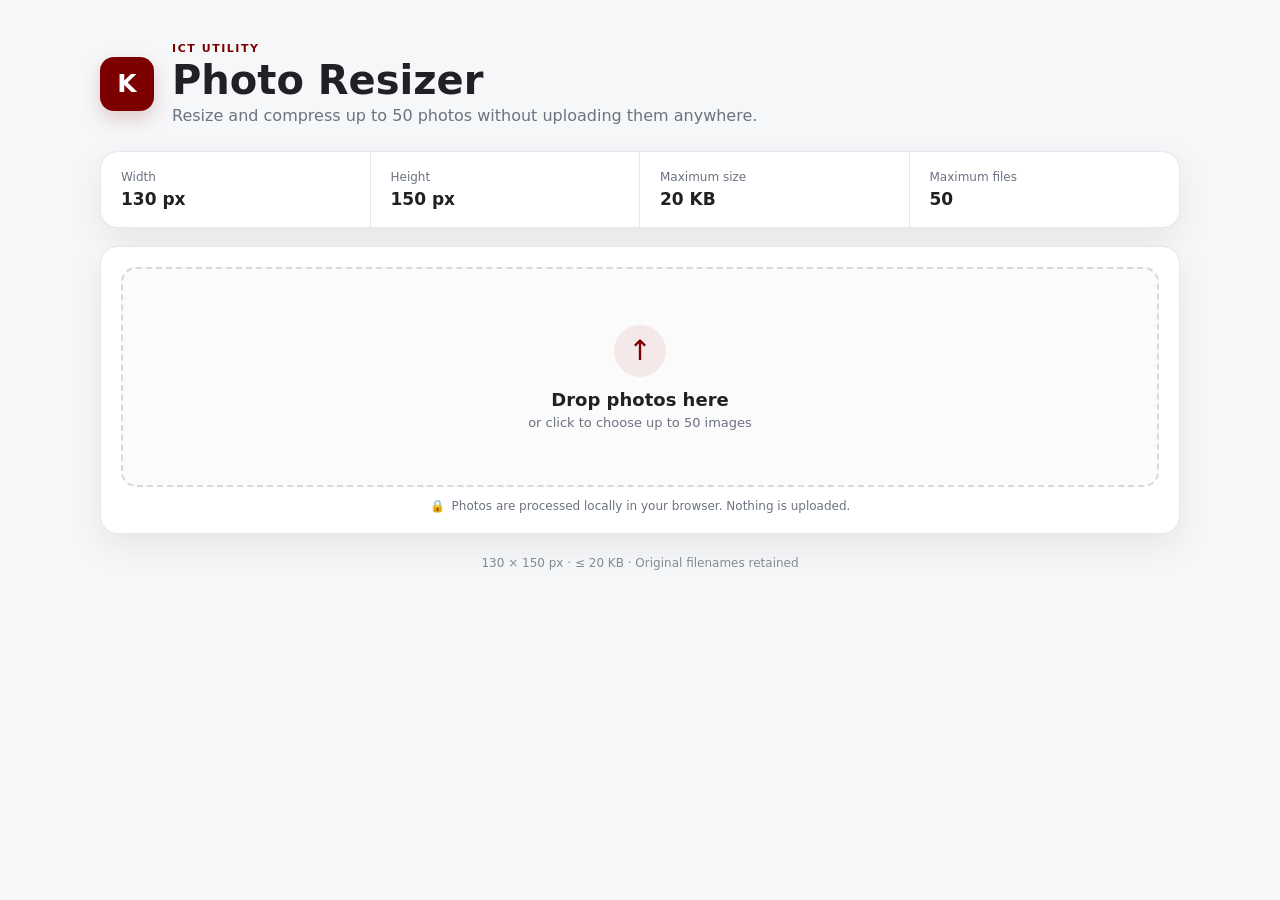
==== index.html @ 53e8f36c "Add files via upload" ====
<!DOCTYPE html>
<html lang="en">
<head>
  <meta charset="UTF-8" />
  <meta name="viewport" content="width=device-width, initial-scale=1.0" />
  <title>Photo Resizer & Compressor</title>
  <meta name="description" content="Bulk image resizer and compressor. Resize up to 50 photos to 130×150 px and compress them to 20 KB or less." />
  <link rel="stylesheet" href="styles.css" />
</head>
<body>
  <main class="app">
    <header class="hero">
      <div class="brand-mark">K</div>
      <div>
        <p class="eyebrow">ICT UTILITY</p>
        <h1>Photo Resizer</h1>
        <p class="subtitle">Resize and compress up to 50 photos without uploading them anywhere.</p>
      </div>
    </header>

    <section class="card settings-card">
      <div class="setting">
        <span class="label">Width</span>
        <strong>130 px</strong>
      </div>
      <div class="setting">
        <span class="label">Height</span>
        <strong>150 px</strong>
      </div>
      <div class="setting">
        <span class="label">Maximum size</span>
        <strong>20 KB</strong>
      </div>
      <div class="setting">
        <span class="label">Maximum files</span>
        <strong>50</strong>
      </div>
    </section>

    <section class="card uploader-card">
      <input id="fileInput" type="file" accept="image/*" multiple hidden />
      <button class="dropzone" id="dropzone" type="button">
        <span class="upload-icon">↑</span>
        <span class="drop-title">Drop photos here</span>
        <span class="drop-subtitle">or click to choose up to 50 images</span>
      </button>
      <div class="privacy">
        <span>🔒</span>
        <span>Photos are processed locally in your browser. Nothing is uploaded.</span>
      </div>
    </section>

    <section id="queueSection" class="card queue-card hidden">
      <div class="queue-head">
        <div>
          <h2>Selected photos</h2>
          <p id="queueSummary">0 photos</p>
        </div>
        <div class="actions">
          <button id="clearBtn" class="btn secondary" type="button">Clear</button>
          <button id="processBtn" class="btn primary" type="button">Process photos</button>
        </div>
      </div>

      <div class="table-wrap">
        <table>
          <thead>
            <tr>
              <th>File</th>
              <th>Original</th>
              <th>Output</th>
              <th>Status</th>
              <th></th>
            </tr>
          </thead>
          <tbody id="fileTable"></tbody>
        </table>
      </div>
    </section>

    <section id="resultsSection" class="card results-card hidden">
      <div class="results-head">
        <div>
          <h2>Processed photos</h2>
          <p id="resultsSummary"></p>
        </div>
        <button id="downloadAllBtn" class="btn primary" type="button">Download all ZIP</button>
      </div>
      <div id="resultsList" class="results-list"></div>
    </section>

    <p class="footer-note">130 × 150 px · ≤ 20 KB · Original filenames retained</p>
  </main>

  <script src="app.js"></script>
</body>
</html>
---- styles.css ----
:root {
  --maroon: #7d0000;
  --maroon-dark: #5e0000;
  --green: #16734a;
  --ink: #202124;
  --muted: #6b7280;
  --line: #e5e7eb;
  --surface: #ffffff;
  --page: #f6f7f9;
  --success: #16734a;
  --danger: #b42318;
  --shadow: 0 12px 35px rgba(0,0,0,.07);
}

* { box-sizing: border-box; }

body {
  margin: 0;
  min-height: 100vh;
  font-family: Inter, ui-sans-serif, system-ui, -apple-system, BlinkMacSystemFont, "Segoe UI", sans-serif;
  background: var(--page);
  color: var(--ink);
}

button { font: inherit; }

.app {
  width: min(1080px, calc(100% - 32px));
  margin: 0 auto;
  padding: 42px 0 34px;
}

.hero {
  display: flex;
  align-items: center;
  gap: 18px;
  margin-bottom: 26px;
}

.brand-mark {
  width: 54px;
  height: 54px;
  display: grid;
  place-items: center;
  border-radius: 14px;
  background: var(--maroon);
  color: #fff;
  font-size: 25px;
  font-weight: 800;
  box-shadow: 0 8px 20px rgba(125,0,0,.18);
}

.eyebrow {
  margin: 0 0 4px;
  color: var(--maroon);
  font-size: 11px;
  font-weight: 800;
  letter-spacing: .14em;
}

h1, h2, p { margin-top: 0; }
h1 { margin-bottom: 5px; font-size: clamp(28px, 4vw, 40px); line-height: 1.05; }
h2 { margin-bottom: 4px; font-size: 19px; }
.subtitle { margin-bottom: 0; color: var(--muted); }

.card {
  background: var(--surface);
  border: 1px solid var(--line);
  border-radius: 18px;
  box-shadow: var(--shadow);
}

.settings-card {
  display: grid;
  grid-template-columns: repeat(4, 1fr);
  margin-bottom: 18px;
  overflow: hidden;
}

.setting {
  padding: 18px 20px;
  border-right: 1px solid var(--line);
}

.setting:last-child { border-right: 0; }
.setting .label {
  display: block;
  color: var(--muted);
  font-size: 12px;
  margin-bottom: 5px;
}
.setting strong { font-size: 17px; }

.uploader-card { padding: 20px; margin-bottom: 18px; }

.dropzone {
  width: 100%;
  min-height: 220px;
  border: 2px dashed #d5d8dd;
  border-radius: 15px;
  background: #fbfbfc;
  color: var(--ink);
  cursor: pointer;
  display: flex;
  flex-direction: column;
  align-items: center;
  justify-content: center;
  transition: .18s ease;
}

.dropzone:hover, .dropzone.dragover {
  border-color: var(--maroon);
  background: #fff8f8;
}

.upload-icon {
  width: 52px;
  height: 52px;
  border-radius: 50%;
  display: grid;
  place-items: center;
  background: #f4e8e8;
  color: var(--maroon);
  font-size: 28px;
  margin-bottom: 12px;
}

.drop-title { font-weight: 750; font-size: 18px; }
.drop-subtitle { margin-top: 5px; color: var(--muted); font-size: 13px; }

.privacy {
  margin-top: 12px;
  display: flex;
  justify-content: center;
  gap: 7px;
  color: var(--muted);
  font-size: 12px;
}

.hidden { display: none !important; }

.queue-card, .results-card { padding: 20px; margin-bottom: 18px; }

.queue-head, .results-head {
  display: flex;
  align-items: center;
  justify-content: space-between;
  gap: 15px;
  margin-bottom: 15px;
}

.queue-head p, .results-head p {
  margin-bottom: 0;
  color: var(--muted);
  font-size: 13px;
}

.actions { display: flex; gap: 8px; }

.btn {
  border: 0;
  border-radius: 10px;
  padding: 10px 15px;
  font-weight: 700;
  cursor: pointer;
  transition: .15s ease;
}

.btn:disabled { opacity: .55; cursor: not-allowed; }
.btn.primary { background: var(--maroon); color: white; }
.btn.primary:hover:not(:disabled) { background: var(--maroon-dark); }
.btn.secondary { background: #eef0f2; color: #34373b; }

.table-wrap { overflow-x: auto; }

table { width: 100%; border-collapse: collapse; font-size: 13px; }
th {
  text-align: left;
  color: var(--muted);
  font-size: 11px;
  text-transform: uppercase;
  letter-spacing: .06em;
  padding: 10px;
  background: #fafafa;
}
td { padding: 11px 10px; border-top: 1px solid var(--line); vertical-align: middle; }
.filename { max-width: 310px; overflow: hidden; text-overflow: ellipsis; white-space: nowrap; }
.status { font-weight: 700; }
.status.pending { color: var(--muted); }
.status.processing { color: var(--maroon); }
.status.success { color: var(--success); }
.status.error { color: var(--danger); }

.remove-file {
  border: 0;
  background: transparent;
  color: var(--muted);
  cursor: pointer;
  font-size: 18px;
}

.results-list { display: grid; gap: 9px; }
.result-row {
  display: grid;
  grid-template-columns: 54px minmax(0,1fr) auto;
  align-items: center;
  gap: 12px;
  border: 1px solid var(--line);
  border-radius: 12px;
  padding: 8px;
}
.thumb {
  width: 44px;
  height: 50px;
  object-fit: cover;
  border-radius: 7px;
  background: #eee;
}
.result-name {
  min-width: 0;
  font-size: 13px;
  font-weight: 700;
  overflow: hidden;
  text-overflow: ellipsis;
  white-space: nowrap;
}
.result-meta { color: var(--muted); font-size: 11px; margin-top: 3px; }
.download-one {
  text-decoration: none;
  color: white;
  background: var(--maroon);
  border-radius: 8px;
  padding: 8px 11px;
  font-size: 12px;
  font-weight: 700;
}
.footer-note { text-align: center; color: #858a92; font-size: 12px; margin: 22px 0 0; }

@media (max-width: 720px) {
  .app { width: min(100% - 20px, 1080px); padding-top: 24px; }
  .settings-card { grid-template-columns: repeat(2, 1fr); }
  .setting:nth-child(2) { border-right: 0; }
  .setting:nth-child(-n+2) { border-bottom: 1px solid var(--line); }
  .queue-head, .results-head { align-items: flex-start; flex-direction: column; }
  .actions { width: 100%; }
  .actions .btn { flex: 1; }
  .results-head .btn { width: 100%; }
  .privacy { text-align: center; }
}
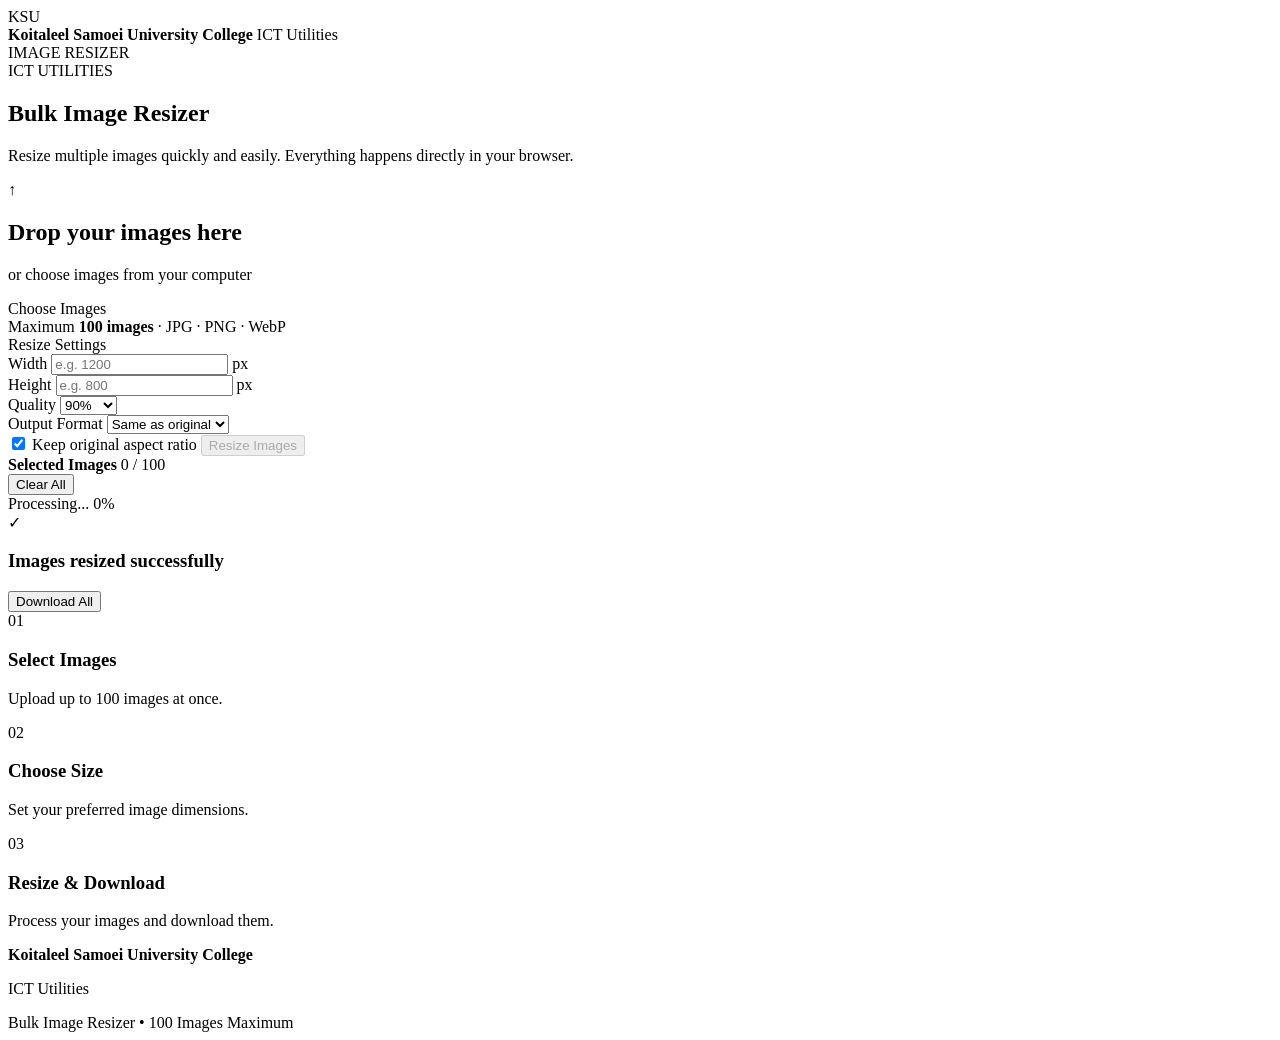
==== commit 2cec7b68: "Update index.html" ====
--- a/index.html
+++ b/index.html
@@ -1,97 +1,350 @@
 <!DOCTYPE html>
 <html lang="en">
 <head>
-  <meta charset="UTF-8" />
-  <meta name="viewport" content="width=device-width, initial-scale=1.0" />
-  <title>Photo Resizer & Compressor</title>
-  <meta name="description" content="Bulk image resizer and compressor. Resize up to 50 photos to 130×150 px and compress them to 20 KB or less." />
-  <link rel="stylesheet" href="styles.css" />
+    <meta charset="UTF-8">
+    <meta name="viewport" content="width=device-width, initial-scale=1.0">
+
+    <title>Bulk Image Resizer | ICT Utilities</title>
+
+    <meta name="description" content="Free bulk image resizer by Koitaleel Samoei University College ICT Utilities. Resize up to 100 images directly in your browser.">
+
+    <link rel="stylesheet" href="style.css">
 </head>
+
 <body>
-  <main class="app">
-    <header class="hero">
-      <div class="brand-mark">K</div>
-      <div>
-        <p class="eyebrow">ICT UTILITY</p>
-        <h1>Photo Resizer</h1>
-        <p class="subtitle">Resize and compress up to 50 photos without uploading them anywhere.</p>
-      </div>
+
+    <!-- HEADER -->
+    <header class="site-header">
+        <div class="header-inner">
+
+            <div class="brand">
+                <div class="brand-mark">KSU</div>
+
+                <div class="brand-text">
+                    <strong>Koitaleel Samoei University College</strong>
+                    <span>ICT Utilities</span>
+                </div>
+            </div>
+
+            <div class="utility-label">
+                IMAGE RESIZER
+            </div>
+
+        </div>
     </header>
 
-    <section class="card settings-card">
-      <div class="setting">
-        <span class="label">Width</span>
-        <strong>130 px</strong>
-      </div>
-      <div class="setting">
-        <span class="label">Height</span>
-        <strong>150 px</strong>
-      </div>
-      <div class="setting">
-        <span class="label">Maximum size</span>
-        <strong>20 KB</strong>
-      </div>
-      <div class="setting">
-        <span class="label">Maximum files</span>
-        <strong>50</strong>
-      </div>
-    </section>
-
-    <section class="card uploader-card">
-      <input id="fileInput" type="file" accept="image/*" multiple hidden />
-      <button class="dropzone" id="dropzone" type="button">
-        <span class="upload-icon">↑</span>
-        <span class="drop-title">Drop photos here</span>
-        <span class="drop-subtitle">or click to choose up to 50 images</span>
-      </button>
-      <div class="privacy">
-        <span>🔒</span>
-        <span>Photos are processed locally in your browser. Nothing is uploaded.</span>
-      </div>
-    </section>
-
-    <section id="queueSection" class="card queue-card hidden">
-      <div class="queue-head">
-        <div>
-          <h2>Selected photos</h2>
-          <p id="queueSummary">0 photos</p>
+
+    <!-- MAIN -->
+    <main class="container">
+
+        <section class="hero">
+
+            <div class="hero-badge">
+                ICT UTILITIES
+            </div>
+
+            <h1>Bulk Image Resizer</h1>
+
+            <p>
+                Resize multiple images quickly and easily.
+                Everything happens directly in your browser.
+            </p>
+
+        </section>
+
+
+        <!-- UPLOAD AREA -->
+        <section class="tool-card">
+
+            <div class="upload-area" id="dropArea">
+
+                <div class="upload-icon">
+                    ↑
+                </div>
+
+                <h2>Drop your images here</h2>
+
+                <p>
+                    or choose images from your computer
+                </p>
+
+                <label for="fileInput" class="browse-button">
+                    Choose Images
+                </label>
+
+                <input
+                    type="file"
+                    id="fileInput"
+                    accept="image/jpeg,image/png,image/webp"
+                    multiple
+                    hidden
+                >
+
+                <div class="upload-limit">
+                    Maximum <strong>100 images</strong>
+                    · JPG · PNG · WebP
+                </div>
+
+            </div>
+
+
+            <!-- SETTINGS -->
+            <div class="settings" id="settings">
+
+                <div class="settings-title">
+                    Resize Settings
+                </div>
+
+                <div class="settings-grid">
+
+                    <div class="field">
+                        <label for="width">
+                            Width
+                        </label>
+
+                        <input
+                            type="number"
+                            id="width"
+                            placeholder="e.g. 1200"
+                            min="1"
+                        >
+
+                        <span>px</span>
+                    </div>
+
+
+                    <div class="field">
+                        <label for="height">
+                            Height
+                        </label>
+
+                        <input
+                            type="number"
+                            id="height"
+                            placeholder="e.g. 800"
+                            min="1"
+                        >
+
+                        <span>px</span>
+                    </div>
+
+
+                    <div class="field">
+                        <label for="quality">
+                            Quality
+                        </label>
+
+                        <select id="quality">
+                            <option value="1">100%</option>
+                            <option value="0.9" selected>90%</option>
+                            <option value="0.8">80%</option>
+                            <option value="0.7">70%</option>
+                            <option value="0.6">60%</option>
+                        </select>
+                    </div>
+
+
+                    <div class="field">
+                        <label for="format">
+                            Output Format
+                        </label>
+
+                        <select id="format">
+                            <option value="original">
+                                Same as original
+                            </option>
+
+                            <option value="image/jpeg">
+                                JPG
+                            </option>
+
+                            <option value="image/png">
+                                PNG
+                            </option>
+
+                            <option value="image/webp">
+                                WebP
+                            </option>
+                        </select>
+                    </div>
+
+                </div>
+
+
+                <!-- KEEP RATIO -->
+                <label class="checkbox-row">
+
+                    <input
+                        type="checkbox"
+                        id="keepRatio"
+                        checked
+                    >
+
+                    <span>
+                        Keep original aspect ratio
+                    </span>
+
+                </label>
+
+
+                <!-- ACTION BUTTON -->
+                <button
+                    id="resizeButton"
+                    class="resize-button"
+                    disabled
+                >
+                    Resize Images
+                </button>
+
+            </div>
+
+
+            <!-- IMAGE LIST -->
+            <div class="image-section" id="imageSection">
+
+                <div class="image-section-header">
+
+                    <div>
+                        <strong>Selected Images</strong>
+                        <span id="imageCount">0 / 100</span>
+                    </div>
+
+                    <button
+                        id="clearButton"
+                        class="clear-button"
+                    >
+                        Clear All
+                    </button>
+
+                </div>
+
+                <div
+                    class="image-list"
+                    id="imageList"
+                ></div>
+
+            </div>
+
+
+            <!-- PROGRESS -->
+            <div
+                class="progress-section"
+                id="progressSection"
+            >
+
+                <div class="progress-header">
+
+                    <span id="progressText">
+                        Processing...
+                    </span>
+
+                    <span id="progressPercent">
+                        0%
+                    </span>
+
+                </div>
+
+                <div class="progress-bar">
+                    <div
+                        class="progress-fill"
+                        id="progressFill"
+                    ></div>
+                </div>
+
+            </div>
+
+
+            <!-- RESULTS -->
+            <div
+                class="results"
+                id="results"
+            >
+
+                <div class="success-icon">
+                    ✓
+                </div>
+
+                <h3>Images resized successfully</h3>
+
+                <p id="resultText"></p>
+
+                <button
+                    id="downloadAllButton"
+                    class="download-button"
+                >
+                    Download All
+                </button>
+
+            </div>
+
+        </section>
+
+
+        <!-- INFO -->
+        <section class="info-section">
+
+            <div class="info-card">
+                <div class="info-number">01</div>
+
+                <div>
+                    <h3>Select Images</h3>
+                    <p>
+                        Upload up to 100 images at once.
+                    </p>
+                </div>
+            </div>
+
+
+            <div class="info-card">
+                <div class="info-number">02</div>
+
+                <div>
+                    <h3>Choose Size</h3>
+                    <p>
+                        Set your preferred image dimensions.
+                    </p>
+                </div>
+            </div>
+
+
+            <div class="info-card">
+                <div class="info-number">03</div>
+
+                <div>
+                    <h3>Resize & Download</h3>
+                    <p>
+                        Process your images and download them.
+                    </p>
+                </div>
+            </div>
+
+        </section>
+
+    </main>
+
+
+    <!-- FOOTER -->
+    <footer class="site-footer">
+
+        <div class="footer-inner">
+
+            <div>
+                <strong>Koitaleel Samoei University College</strong>
+                <p>ICT Utilities</p>
+            </div>
+
+            <div class="footer-right">
+                <span>Bulk Image Resizer</span>
+                <span>•</span>
+                <span>100 Images Maximum</span>
+            </div>
+
         </div>
-        <div class="actions">
-          <button id="clearBtn" class="btn secondary" type="button">Clear</button>
-          <button id="processBtn" class="btn primary" type="button">Process photos</button>
-        </div>
-      </div>
-
-      <div class="table-wrap">
-        <table>
-          <thead>
-            <tr>
-              <th>File</th>
-              <th>Original</th>
-              <th>Output</th>
-              <th>Status</th>
-              <th></th>
-            </tr>
-          </thead>
-          <tbody id="fileTable"></tbody>
-        </table>
-      </div>
-    </section>
-
-    <section id="resultsSection" class="card results-card hidden">
-      <div class="results-head">
-        <div>
-          <h2>Processed photos</h2>
-          <p id="resultsSummary"></p>
-        </div>
-        <button id="downloadAllBtn" class="btn primary" type="button">Download all ZIP</button>
-      </div>
-      <div id="resultsList" class="results-list"></div>
-    </section>
-
-    <p class="footer-note">130 × 150 px · ≤ 20 KB · Original filenames retained</p>
-  </main>
-
-  <script src="app.js"></script>
+
+    </footer>
+
+
+    <script src="script.js"></script>
+
 </body>
 </html>
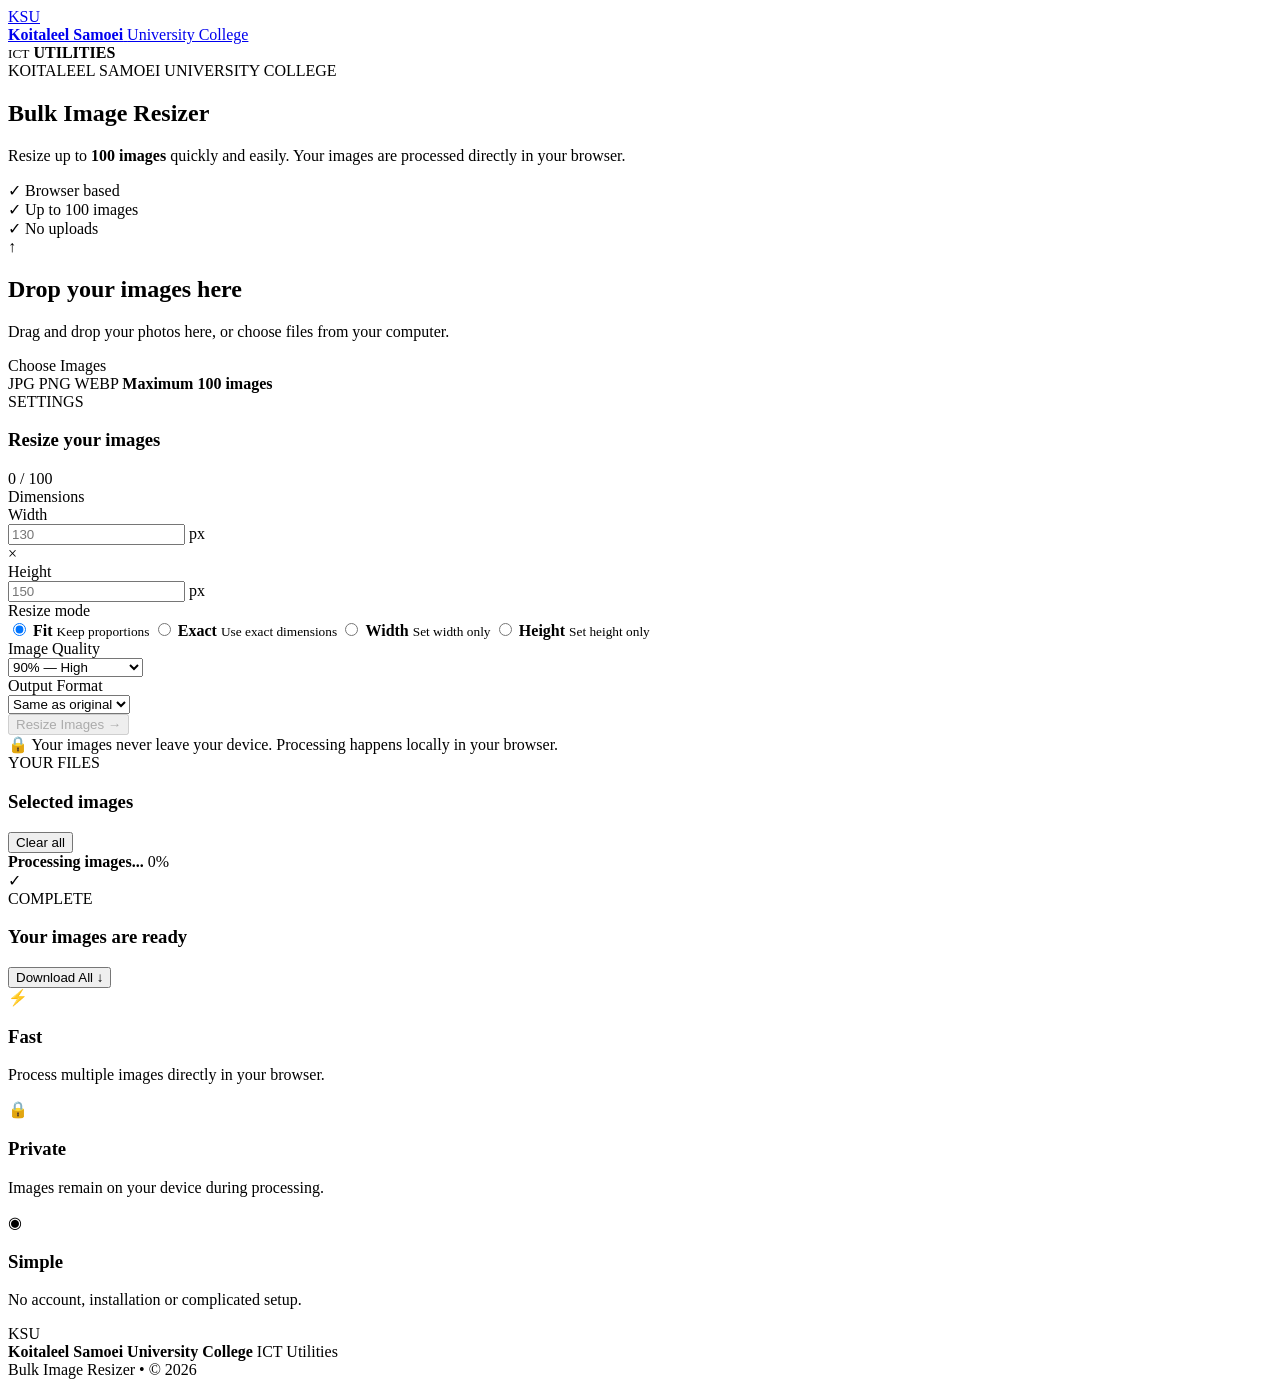
==== commit c68e1710: "Update index.html" ====
--- a/index.html
+++ b/index.html
@@ -6,69 +6,144 @@
 
     <title>Bulk Image Resizer | ICT Utilities</title>
 
-    <meta name="description" content="Free bulk image resizer by Koitaleel Samoei University College ICT Utilities. Resize up to 100 images directly in your browser.">
+    <meta
+        name="description"
+        content="Koitaleel Samoei University College ICT Utilities - Bulk Image Resizer"
+    >
 
     <link rel="stylesheet" href="style.css">
 </head>
 
 <body>
 
-    <!-- HEADER -->
-    <header class="site-header">
-        <div class="header-inner">
-
-            <div class="brand">
-                <div class="brand-mark">KSU</div>
-
-                <div class="brand-text">
-                    <strong>Koitaleel Samoei University College</strong>
-                    <span>ICT Utilities</span>
-                </div>
-            </div>
-
-            <div class="utility-label">
-                IMAGE RESIZER
-            </div>
-
-        </div>
-    </header>
-
-
-    <!-- MAIN -->
-    <main class="container">
-
-        <section class="hero">
-
-            <div class="hero-badge">
-                ICT UTILITIES
-            </div>
-
-            <h1>Bulk Image Resizer</h1>
+<!-- =========================================
+     TOP NAVIGATION
+========================================= -->
+
+<header class="topbar">
+
+    <div class="topbar-inner">
+
+        <a href="#" class="brand">
+
+            <div class="brand-logo">
+                KSU
+            </div>
+
+            <div class="brand-copy">
+                <strong>Koitaleel Samoei</strong>
+                <span>University College</span>
+            </div>
+
+        </a>
+
+
+        <div class="utility-brand">
+
+            <span class="utility-dot"></span>
+
+            <div>
+                <small>ICT</small>
+                <strong>UTILITIES</strong>
+            </div>
+
+        </div>
+
+    </div>
+
+</header>
+
+
+<!-- =========================================
+     MAIN
+========================================= -->
+
+<main>
+
+    <!-- HERO -->
+
+    <section class="hero">
+
+        <div class="hero-glow hero-glow-one"></div>
+        <div class="hero-glow hero-glow-two"></div>
+
+        <div class="hero-content">
+
+            <div class="eyebrow">
+                <span></span>
+                KOITALEEL SAMOEI UNIVERSITY COLLEGE
+            </div>
+
+            <h1>
+                Bulk Image
+                <span>Resizer</span>
+            </h1>
 
             <p>
-                Resize multiple images quickly and easily.
-                Everything happens directly in your browser.
+                Resize up to <strong>100 images</strong> quickly and
+                easily. Your images are processed directly in your
+                browser.
             </p>
 
-        </section>
-
-
-        <!-- UPLOAD AREA -->
-        <section class="tool-card">
-
-            <div class="upload-area" id="dropArea">
-
-                <div class="upload-icon">
-                    ↑
-                </div>
-
-                <h2>Drop your images here</h2>
+            <div class="hero-features">
+
+                <div>
+                    <span>✓</span>
+                    Browser based
+                </div>
+
+                <div>
+                    <span>✓</span>
+                    Up to 100 images
+                </div>
+
+                <div>
+                    <span>✓</span>
+                    No uploads
+                </div>
+
+            </div>
+
+        </div>
+
+    </section>
+
+
+    <!-- TOOL -->
+
+    <section class="tool-wrapper">
+
+        <div class="tool-card">
+
+
+            <!-- UPLOAD -->
+
+            <div
+                class="upload-zone"
+                id="dropArea"
+            >
+
+                <div class="upload-orb">
+
+                    <div class="upload-arrow">
+                        ↑
+                    </div>
+
+                </div>
+
+                <h2>
+                    Drop your images here
+                </h2>
 
                 <p>
-                    or choose images from your computer
+                    Drag and drop your photos here, or choose
+                    files from your computer.
                 </p>
 
-                <label for="fileInput" class="browse-button">
+                <label
+                    for="fileInput"
+                    class="primary-button"
+                >
                     Choose Images
                 </label>
 
@@ -80,143 +155,349 @@
                     hidden
                 >
 
-                <div class="upload-limit">
-                    Maximum <strong>100 images</strong>
-                    · JPG · PNG · WebP
+                <div class="upload-meta">
+
+                    <span>JPG</span>
+                    <span>PNG</span>
+                    <span>WEBP</span>
+                    <b>Maximum 100 images</b>
+
                 </div>
 
             </div>
 
 
             <!-- SETTINGS -->
-            <div class="settings" id="settings">
-
-                <div class="settings-title">
-                    Resize Settings
-                </div>
-
-                <div class="settings-grid">
-
-                    <div class="field">
-                        <label for="width">
-                            Width
+
+            <div
+                class="settings-panel"
+                id="settings"
+            >
+
+                <div class="panel-heading">
+
+                    <div>
+
+                        <span class="section-kicker">
+                            SETTINGS
+                        </span>
+
+                        <h3>
+                            Resize your images
+                        </h3>
+
+                    </div>
+
+                    <div
+                        class="image-counter"
+                        id="imageCount"
+                    >
+                        0 / 100
+                    </div>
+
+                </div>
+
+
+                <!-- DIMENSIONS -->
+
+                <div class="settings-section">
+
+                    <div class="settings-label">
+                        Dimensions
+                    </div>
+
+                    <div class="dimension-grid">
+
+                        <div class="input-group">
+
+                            <label for="width">
+                                Width
+                            </label>
+
+                            <div class="input-box">
+
+                                <input
+                                    type="number"
+                                    id="width"
+                                    placeholder="130"
+                                    min="1"
+                                >
+
+                                <span>px</span>
+
+                            </div>
+
+                        </div>
+
+
+                        <div class="dimension-symbol">
+                            ×
+                        </div>
+
+
+                        <div class="input-group">
+
+                            <label for="height">
+                                Height
+                            </label>
+
+                            <div class="input-box">
+
+                                <input
+                                    type="number"
+                                    id="height"
+                                    placeholder="150"
+                                    min="1"
+                                >
+
+                                <span>px</span>
+
+                            </div>
+
+                        </div>
+
+                    </div>
+
+
+                    <!-- RESIZE MODE -->
+
+                    <div class="resize-mode">
+
+                        <div class="settings-label">
+                            Resize mode
+                        </div>
+
+                        <div class="mode-options">
+
+                            <label class="mode-card">
+
+                                <input
+                                    type="radio"
+                                    name="resizeMode"
+                                    value="fit"
+                                    checked
+                                >
+
+                                <span class="mode-radio"></span>
+
+                                <span>
+                                    <strong>Fit</strong>
+                                    <small>
+                                        Keep proportions
+                                    </small>
+                                </span>
+
+                            </label>
+
+
+                            <label class="mode-card">
+
+                                <input
+                                    type="radio"
+                                    name="resizeMode"
+                                    value="exact"
+                                >
+
+                                <span class="mode-radio"></span>
+
+                                <span>
+                                    <strong>Exact</strong>
+                                    <small>
+                                        Use exact dimensions
+                                    </small>
+                                </span>
+
+                            </label>
+
+
+                            <label class="mode-card">
+
+                                <input
+                                    type="radio"
+                                    name="resizeMode"
+                                    value="width"
+                                >
+
+                                <span class="mode-radio"></span>
+
+                                <span>
+                                    <strong>Width</strong>
+                                    <small>
+                                        Set width only
+                                    </small>
+                                </span>
+
+                            </label>
+
+
+                            <label class="mode-card">
+
+                                <input
+                                    type="radio"
+                                    name="resizeMode"
+                                    value="height"
+                                >
+
+                                <span class="mode-radio"></span>
+
+                                <span>
+                                    <strong>Height</strong>
+                                    <small>
+                                        Set height only
+                                    </small>
+                                </span>
+
+                            </label>
+
+                        </div>
+
+                    </div>
+
+                </div>
+
+
+                <!-- OTHER SETTINGS -->
+
+                <div class="secondary-settings">
+
+                    <div class="setting-field">
+
+                        <label for="quality">
+                            Image Quality
                         </label>
 
-                        <input
-                            type="number"
-                            id="width"
-                            placeholder="e.g. 1200"
-                            min="1"
-                        >
-
-                        <span>px</span>
-                    </div>
-
-
-                    <div class="field">
-                        <label for="height">
-                            Height
-                        </label>
-
-                        <input
-                            type="number"
-                            id="height"
-                            placeholder="e.g. 800"
-                            min="1"
-                        >
-
-                        <span>px</span>
-                    </div>
-
-
-                    <div class="field">
-                        <label for="quality">
-                            Quality
-                        </label>
-
-                        <select id="quality">
-                            <option value="1">100%</option>
-                            <option value="0.9" selected>90%</option>
-                            <option value="0.8">80%</option>
-                            <option value="0.7">70%</option>
-                            <option value="0.6">60%</option>
-                        </select>
-                    </div>
-
-
-                    <div class="field">
+                        <div class="select-wrapper">
+
+                            <select id="quality">
+
+                                <option value="1">
+                                    100% — Maximum
+                                </option>
+
+                                <option
+                                    value="0.9"
+                                    selected
+                                >
+                                    90% — High
+                                </option>
+
+                                <option value="0.8">
+                                    80% — Good
+                                </option>
+
+                                <option value="0.7">
+                                    70% — Smaller
+                                </option>
+
+                                <option value="0.6">
+                                    60% — Compact
+                                </option>
+
+                            </select>
+
+                        </div>
+
+                    </div>
+
+
+                    <div class="setting-field">
+
                         <label for="format">
                             Output Format
                         </label>
 
-                        <select id="format">
-                            <option value="original">
-                                Same as original
-                            </option>
-
-                            <option value="image/jpeg">
-                                JPG
-                            </option>
-
-                            <option value="image/png">
-                                PNG
-                            </option>
-
-                            <option value="image/webp">
-                                WebP
-                            </option>
-                        </select>
-                    </div>
-
-                </div>
-
-
-                <!-- KEEP RATIO -->
-                <label class="checkbox-row">
-
-                    <input
-                        type="checkbox"
-                        id="keepRatio"
-                        checked
-                    >
-
-                    <span>
-                        Keep original aspect ratio
-                    </span>
-
-                </label>
-
-
-                <!-- ACTION BUTTON -->
+                        <div class="select-wrapper">
+
+                            <select id="format">
+
+                                <option value="original">
+                                    Same as original
+                                </option>
+
+                                <option value="image/jpeg">
+                                    JPG
+                                </option>
+
+                                <option value="image/png">
+                                    PNG
+                                </option>
+
+                                <option value="image/webp">
+                                    WebP
+                                </option>
+
+                            </select>
+
+                        </div>
+
+                    </div>
+
+                </div>
+
+
+                <!-- RESIZE BUTTON -->
+
                 <button
                     id="resizeButton"
-                    class="resize-button"
+                    class="resize-main-button"
                     disabled
                 >
-                    Resize Images
+
+                    <span>
+                        Resize Images
+                    </span>
+
+                    <span class="button-arrow">
+                        →
+                    </span>
+
                 </button>
 
-            </div>
-
-
-            <!-- IMAGE LIST -->
-            <div class="image-section" id="imageSection">
-
-                <div class="image-section-header">
+
+                <div class="privacy-note">
+
+                    <span>🔒</span>
+
+                    <span>
+                        Your images never leave your device.
+                        Processing happens locally in your browser.
+                    </span>
+
+                </div>
+
+            </div>
+
+
+            <!-- SELECTED IMAGES -->
+
+            <div
+                class="image-section"
+                id="imageSection"
+            >
+
+                <div class="section-header">
 
                     <div>
-                        <strong>Selected Images</strong>
-                        <span id="imageCount">0 / 100</span>
+
+                        <span class="section-kicker">
+                            YOUR FILES
+                        </span>
+
+                        <h3>
+                            Selected images
+                        </h3>
+
                     </div>
 
                     <button
                         id="clearButton"
                         class="clear-button"
                     >
-                        Clear All
+                        Clear all
                     </button>
 
                 </div>
+
 
                 <div
                     class="image-list"
@@ -227,16 +508,17 @@
 
 
             <!-- PROGRESS -->
+
             <div
                 class="progress-section"
                 id="progressSection"
             >
 
-                <div class="progress-header">
-
-                    <span id="progressText">
-                        Processing...
-                    </span>
+                <div class="progress-top">
+
+                    <strong id="progressText">
+                        Processing images...
+                    </strong>
 
                     <span id="progressPercent">
                         0%
@@ -244,27 +526,36 @@
 
                 </div>
 
-                <div class="progress-bar">
+                <div class="progress-track">
+
                     <div
                         class="progress-fill"
                         id="progressFill"
                     ></div>
+
                 </div>
 
             </div>
 
 
             <!-- RESULTS -->
+
             <div
-                class="results"
+                class="results-section"
                 id="results"
             >
 
-                <div class="success-icon">
+                <div class="success-circle">
                     ✓
                 </div>
 
-                <h3>Images resized successfully</h3>
+                <span class="section-kicker">
+                    COMPLETE
+                </span>
+
+                <h3>
+                    Your images are ready
+                </h3>
 
                 <p id="resultText"></p>
 
@@ -273,78 +564,123 @@
                     class="download-button"
                 >
                     Download All
+                    <span>↓</span>
                 </button>
 
             </div>
 
-        </section>
-
-
-        <!-- INFO -->
-        <section class="info-section">
-
-            <div class="info-card">
-                <div class="info-number">01</div>
-
-                <div>
-                    <h3>Select Images</h3>
-                    <p>
-                        Upload up to 100 images at once.
-                    </p>
-                </div>
-            </div>
-
-
-            <div class="info-card">
-                <div class="info-number">02</div>
-
-                <div>
-                    <h3>Choose Size</h3>
-                    <p>
-                        Set your preferred image dimensions.
-                    </p>
-                </div>
-            </div>
-
-
-            <div class="info-card">
-                <div class="info-number">03</div>
-
-                <div>
-                    <h3>Resize & Download</h3>
-                    <p>
-                        Process your images and download them.
-                    </p>
-                </div>
-            </div>
-
-        </section>
-
-    </main>
-
-
-    <!-- FOOTER -->
-    <footer class="site-footer">
-
-        <div class="footer-inner">
+        </div>
+
+    </section>
+
+
+    <!-- FEATURES -->
+
+    <section class="features">
+
+        <div class="feature">
+
+            <div class="feature-icon">
+                ⚡
+            </div>
 
             <div>
-                <strong>Koitaleel Samoei University College</strong>
-                <p>ICT Utilities</p>
-            </div>
-
-            <div class="footer-right">
-                <span>Bulk Image Resizer</span>
-                <span>•</span>
-                <span>100 Images Maximum</span>
-            </div>
-
-        </div>
-
-    </footer>
-
-
-    <script src="script.js"></script>
+                <h3>Fast</h3>
+                <p>
+                    Process multiple images directly in your browser.
+                </p>
+            </div>
+
+        </div>
+
+
+        <div class="feature">
+
+            <div class="feature-icon">
+                🔒
+            </div>
+
+            <div>
+                <h3>Private</h3>
+                <p>
+                    Images remain on your device during processing.
+                </p>
+            </div>
+
+        </div>
+
+
+        <div class="feature">
+
+            <div class="feature-icon">
+                ◉
+            </div>
+
+            <div>
+                <h3>Simple</h3>
+                <p>
+                    No account, installation or complicated setup.
+                </p>
+            </div>
+
+        </div>
+
+    </section>
+
+</main>
+
+
+<!-- =========================================
+     FOOTER
+========================================= -->
+
+<footer>
+
+    <div class="footer-inner">
+
+        <div class="footer-brand">
+
+            <div class="footer-logo">
+                KSU
+            </div>
+
+            <div>
+
+                <strong>
+                    Koitaleel Samoei University College
+                </strong>
+
+                <span>
+                    ICT Utilities
+                </span>
+
+            </div>
+
+        </div>
+
+
+        <div class="footer-copy">
+
+            <span>
+                Bulk Image Resizer
+            </span>
+
+            <span>
+                •
+            </span>
+
+            <span>
+                © 2026
+            </span>
+
+        </div>
+
+    </div>
+
+</footer>
+
+
+<script src="script.js"></script>
 
 </body>
 </html>
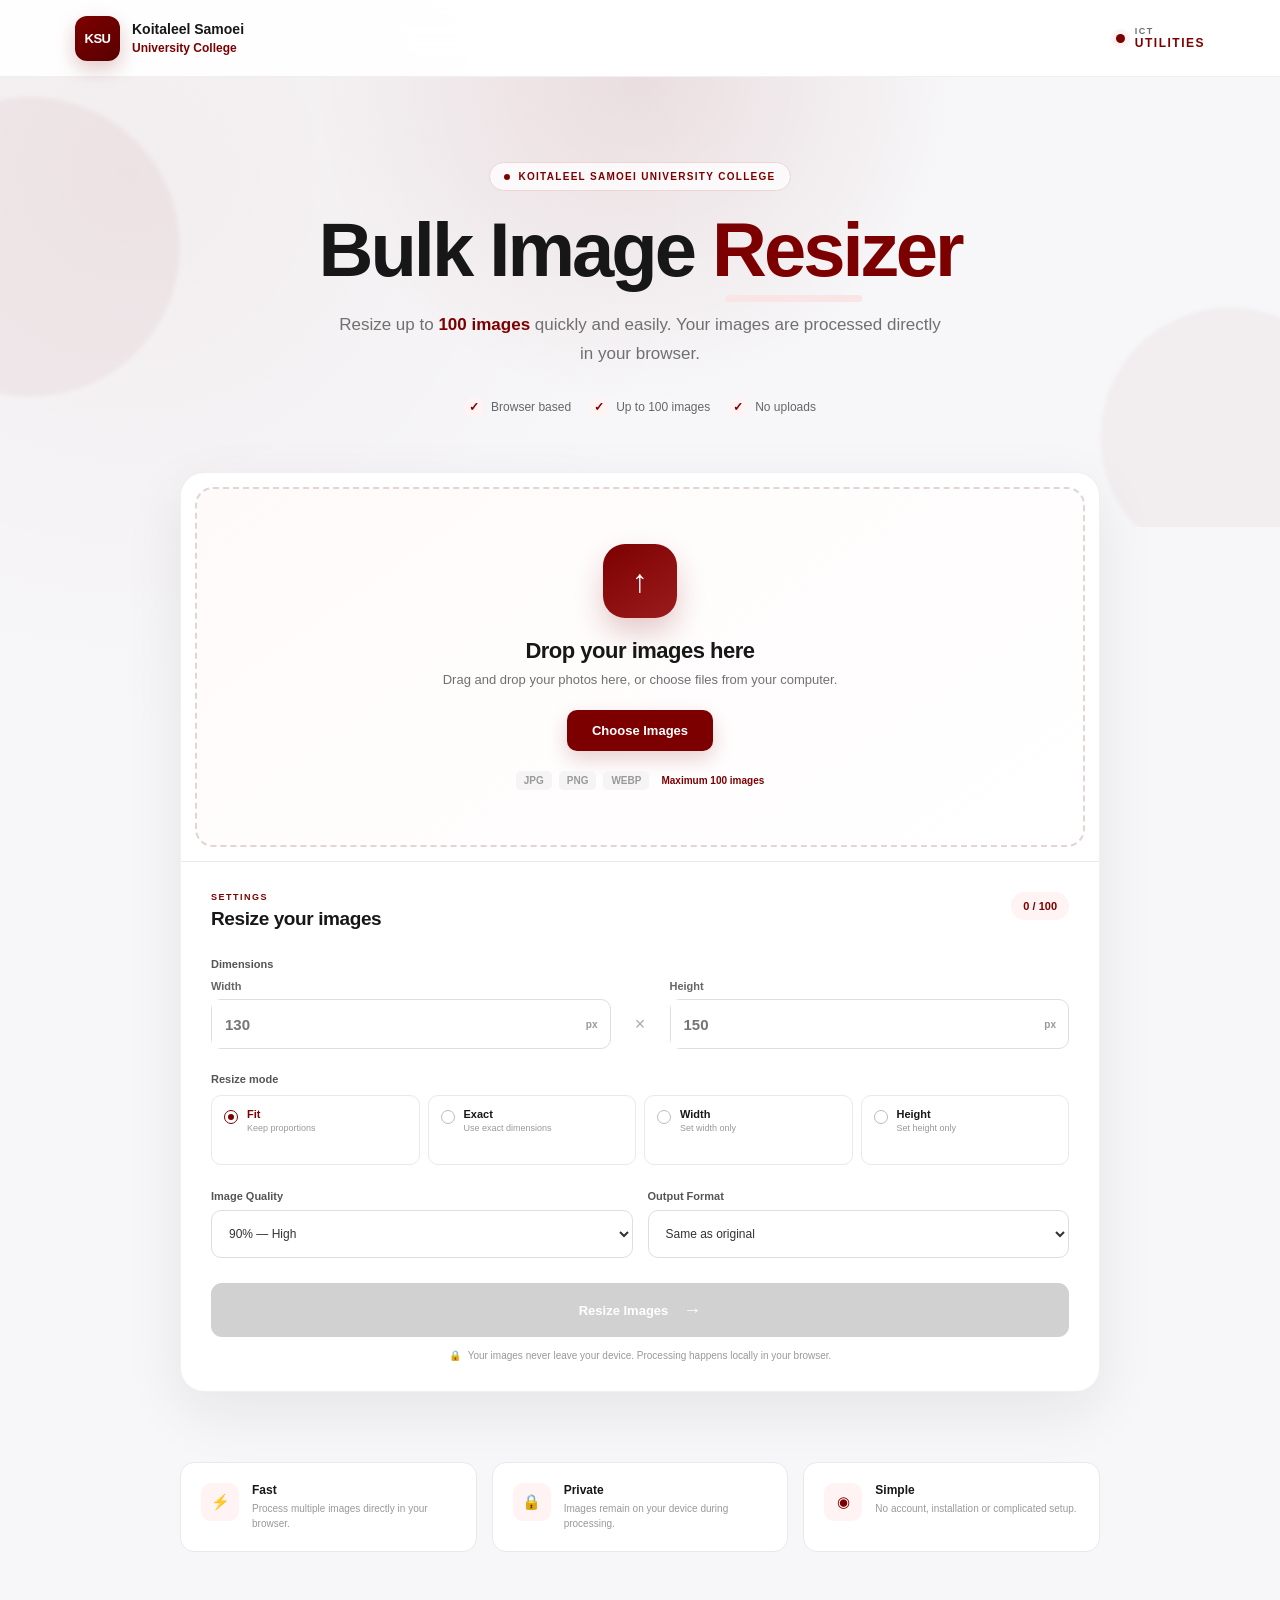
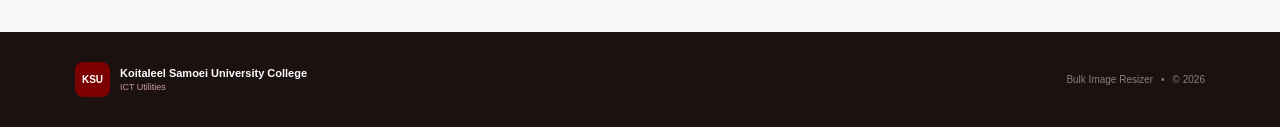
==== commit 97c6fb24: "Update index.html" ====
--- a/index.html
+++ b/index.html
@@ -11,7 +11,7 @@
         content="Koitaleel Samoei University College ICT Utilities - Bulk Image Resizer"
     >
 
-    <link rel="stylesheet" href="style.css">
+    <link rel="stylesheet" href="styles.css">
 </head>
 
 <body>
--- a/styles.css
+++ b/styles.css
@@ -0,0 +1,1851 @@
+:root {
+
+    --maroon: #7D0000;
+    --maroon-dark: #580000;
+    --maroon-deep: #3d0000;
+
+    --maroon-soft: #fff3f3;
+    --maroon-soft-2: #f9e5e5;
+
+    --white: #ffffff;
+
+    --ink: #171717;
+    --muted: #707070;
+    --muted-light: #969696;
+
+    --border: #e9e9e9;
+
+    --background: #f7f7f9;
+
+    --shadow:
+        0 20px 60px rgba(30, 0, 0, 0.08);
+
+    --radius: 20px;
+}
+
+
+/* ========================================
+   RESET
+======================================== */
+
+* {
+    margin: 0;
+    padding: 0;
+    box-sizing: border-box;
+}
+
+
+html {
+    scroll-behavior: smooth;
+}
+
+
+body {
+
+    font-family:
+        Inter,
+        -apple-system,
+        BlinkMacSystemFont,
+        "Segoe UI",
+        Roboto,
+        Arial,
+        sans-serif;
+
+    color: var(--ink);
+
+    background:
+        radial-gradient(
+            circle at 10% 10%,
+            rgba(125, 0, 0, 0.04),
+            transparent 30%
+        ),
+        var(--background);
+
+    min-height: 100vh;
+
+    -webkit-font-smoothing: antialiased;
+}
+
+
+button,
+input,
+select {
+    font: inherit;
+}
+
+
+/* ========================================
+   TOP BAR
+======================================== */
+
+.topbar {
+
+    background: rgba(255,255,255,0.92);
+
+    backdrop-filter: blur(18px);
+
+    border-bottom:
+        1px solid rgba(0,0,0,0.06);
+
+    position: relative;
+
+    z-index: 20;
+}
+
+
+.topbar-inner {
+
+    max-width: 1180px;
+
+    margin: auto;
+
+    min-height: 76px;
+
+    padding:
+        12px 25px;
+
+    display: flex;
+
+    align-items: center;
+
+    justify-content: space-between;
+}
+
+
+.brand {
+
+    display: flex;
+
+    align-items: center;
+
+    gap: 12px;
+
+    text-decoration: none;
+
+    color: var(--ink);
+}
+
+
+.brand-logo {
+
+    width: 45px;
+
+    height: 45px;
+
+    border-radius: 12px;
+
+    display: flex;
+
+    align-items: center;
+
+    justify-content: center;
+
+    color: white;
+
+    font-weight: 900;
+
+    font-size: 13px;
+
+    letter-spacing: -0.5px;
+
+    background:
+        linear-gradient(
+            145deg,
+            var(--maroon),
+            var(--maroon-dark)
+        );
+
+    box-shadow:
+        0 8px 20px rgba(125,0,0,0.22);
+}
+
+
+.brand-copy {
+
+    display: flex;
+
+    flex-direction: column;
+
+    line-height: 1.2;
+}
+
+
+.brand-copy strong {
+
+    font-size: 14px;
+
+    font-weight: 800;
+}
+
+
+.brand-copy span {
+
+    font-size: 12px;
+
+    color: var(--maroon);
+
+    margin-top: 3px;
+
+    font-weight: 650;
+}
+
+
+.utility-brand {
+
+    display: flex;
+
+    align-items: center;
+
+    gap: 10px;
+
+    color: var(--maroon);
+}
+
+
+.utility-brand small {
+
+    display: block;
+
+    font-size: 9px;
+
+    font-weight: 800;
+
+    letter-spacing: 1.5px;
+
+    color: var(--muted);
+}
+
+
+.utility-brand strong {
+
+    display: block;
+
+    font-size: 12px;
+
+    letter-spacing: 1.5px;
+}
+
+
+.utility-dot {
+
+    width: 9px;
+
+    height: 9px;
+
+    border-radius: 50%;
+
+    background: var(--maroon);
+
+    box-shadow:
+        0 0 0 5px var(--maroon-soft);
+}
+
+
+/* ========================================
+   HERO
+======================================== */
+
+.hero {
+
+    position: relative;
+
+    overflow: hidden;
+
+    padding:
+        85px 20px 110px;
+
+    text-align: center;
+
+    background:
+
+        radial-gradient(
+            circle at 50% 0%,
+            rgba(125,0,0,0.10),
+            transparent 42%
+        );
+
+}
+
+
+.hero-content {
+
+    max-width: 800px;
+
+    margin: auto;
+
+    position: relative;
+
+    z-index: 2;
+}
+
+
+.hero-glow {
+
+    position: absolute;
+
+    border-radius: 50%;
+
+    filter: blur(2px);
+
+    pointer-events: none;
+}
+
+
+.hero-glow-one {
+
+    width: 300px;
+
+    height: 300px;
+
+    background:
+        rgba(125,0,0,0.045);
+
+    left: -120px;
+
+    top: 20px;
+}
+
+
+.hero-glow-two {
+
+    width: 260px;
+
+    height: 260px;
+
+    background:
+        rgba(125,0,0,0.035);
+
+    right: -80px;
+
+    bottom: -40px;
+}
+
+
+.eyebrow {
+
+    display: inline-flex;
+
+    align-items: center;
+
+    gap: 8px;
+
+    padding:
+        8px 14px;
+
+    border:
+        1px solid #efd4d4;
+
+    background:
+        rgba(255,255,255,0.75);
+
+    color: var(--maroon);
+
+    border-radius: 50px;
+
+    font-size: 10px;
+
+    font-weight: 800;
+
+    letter-spacing: 1.3px;
+
+    margin-bottom: 22px;
+}
+
+
+.eyebrow span {
+
+    width: 6px;
+
+    height: 6px;
+
+    background: var(--maroon);
+
+    border-radius: 50%;
+}
+
+
+.hero h1 {
+
+    font-size:
+        clamp(42px, 7vw, 76px);
+
+    line-height: 0.98;
+
+    letter-spacing: -3px;
+
+    font-weight: 850;
+
+    margin-bottom: 24px;
+}
+
+
+.hero h1 span {
+
+    color: var(--maroon);
+
+    position: relative;
+}
+
+
+.hero h1 span::after {
+
+    content: "";
+
+    position: absolute;
+
+    height: 7px;
+
+    width: 55%;
+
+    bottom: -10px;
+
+    left: 5%;
+
+    background:
+        var(--maroon-soft-2);
+
+    border-radius: 20px;
+
+    z-index: -1;
+}
+
+
+.hero p {
+
+    max-width: 610px;
+
+    margin: auto;
+
+    color: var(--muted);
+
+    font-size: 17px;
+
+    line-height: 1.7;
+}
+
+
+.hero p strong {
+
+    color: var(--maroon);
+
+}
+
+
+.hero-features {
+
+    display: flex;
+
+    justify-content: center;
+
+    flex-wrap: wrap;
+
+    gap: 18px;
+
+    margin-top: 28px;
+}
+
+
+.hero-features div {
+
+    color: #666;
+
+    font-size: 12px;
+
+    display: flex;
+
+    align-items: center;
+
+    gap: 7px;
+}
+
+
+.hero-features span {
+
+    width: 20px;
+
+    height: 20px;
+
+    border-radius: 50%;
+
+    display: flex;
+
+    align-items: center;
+
+    justify-content: center;
+
+    background: var(--maroon-soft);
+
+    color: var(--maroon);
+
+    font-weight: 900;
+}
+
+
+/* ========================================
+   TOOL
+======================================== */
+
+.tool-wrapper {
+
+    max-width: 960px;
+
+    margin:
+        -55px auto 0;
+
+    padding:
+        0 20px 70px;
+
+    position: relative;
+
+    z-index: 5;
+}
+
+
+.tool-card {
+
+    background: white;
+
+    border:
+        1px solid rgba(0,0,0,0.06);
+
+    border-radius: 24px;
+
+    box-shadow: var(--shadow);
+
+    overflow: hidden;
+}
+
+
+/* ========================================
+   UPLOAD
+======================================== */
+
+.upload-zone {
+
+    margin: 14px;
+
+    padding:
+        55px 25px;
+
+    border:
+        2px dashed #e2d5d5;
+
+    border-radius: 18px;
+
+    text-align: center;
+
+    background:
+        linear-gradient(
+            145deg,
+            #fffafa,
+            #fff
+        );
+
+    transition:
+        border .2s ease,
+        background .2s ease,
+        transform .2s ease;
+}
+
+
+.upload-zone.dragover {
+
+    border-color: var(--maroon);
+
+    background:
+        var(--maroon-soft);
+
+    transform: scale(1.005);
+}
+
+
+.upload-orb {
+
+    width: 74px;
+
+    height: 74px;
+
+    margin:
+        0 auto 20px;
+
+    border-radius: 22px;
+
+    display: flex;
+
+    align-items: center;
+
+    justify-content: center;
+
+    color: white;
+
+    background:
+        linear-gradient(
+            145deg,
+            var(--maroon),
+            #9b1c1c
+        );
+
+    box-shadow:
+        0 15px 30px rgba(125,0,0,0.20);
+}
+
+
+.upload-arrow {
+
+    font-size: 32px;
+
+    font-weight: 300;
+
+    line-height: 1;
+}
+
+
+.upload-zone h2 {
+
+    font-size: 22px;
+
+    margin-bottom: 8px;
+
+    letter-spacing: -0.5px;
+}
+
+
+.upload-zone > p {
+
+    color: var(--muted);
+
+    font-size: 13px;
+
+    margin-bottom: 23px;
+}
+
+
+.primary-button {
+
+    display: inline-flex;
+
+    align-items: center;
+
+    justify-content: center;
+
+    padding:
+        13px 25px;
+
+    border-radius: 10px;
+
+    color: white;
+
+    background: var(--maroon);
+
+    font-size: 13px;
+
+    font-weight: 800;
+
+    cursor: pointer;
+
+    box-shadow:
+        0 8px 20px rgba(125,0,0,0.18);
+
+    transition: .2s;
+}
+
+
+.primary-button:hover {
+
+    background: var(--maroon-dark);
+
+    transform: translateY(-2px);
+
+    box-shadow:
+        0 12px 25px rgba(125,0,0,0.22);
+}
+
+
+.upload-meta {
+
+    display: flex;
+
+    align-items: center;
+
+    justify-content: center;
+
+    flex-wrap: wrap;
+
+    gap: 7px;
+
+    margin-top: 20px;
+
+    color: #999;
+
+    font-size: 10px;
+}
+
+
+.upload-meta span {
+
+    padding:
+        4px 8px;
+
+    background: #f5f5f5;
+
+    border-radius: 5px;
+
+    font-weight: 700;
+}
+
+
+.upload-meta b {
+
+    color: var(--maroon);
+
+    font-weight: 700;
+
+    margin-left: 5px;
+}
+
+
+/* ========================================
+   SETTINGS
+======================================== */
+
+.settings-panel {
+
+    border-top:
+        1px solid var(--border);
+
+    padding:
+        30px;
+}
+
+
+.panel-heading {
+
+    display: flex;
+
+    justify-content: space-between;
+
+    align-items: flex-start;
+
+    margin-bottom: 28px;
+}
+
+
+.section-kicker {
+
+    display: block;
+
+    color: var(--maroon);
+
+    font-size: 9px;
+
+    font-weight: 900;
+
+    letter-spacing: 1.5px;
+
+    margin-bottom: 6px;
+}
+
+
+.panel-heading h3,
+.section-header h3 {
+
+    font-size: 19px;
+
+    letter-spacing: -0.4px;
+}
+
+
+.image-counter {
+
+    background: var(--maroon-soft);
+
+    color: var(--maroon);
+
+    border-radius: 50px;
+
+    padding:
+        8px 12px;
+
+    font-size: 11px;
+
+    font-weight: 800;
+}
+
+
+.settings-label {
+
+    font-size: 11px;
+
+    font-weight: 800;
+
+    color: #555;
+
+    margin-bottom: 10px;
+}
+
+
+.dimension-grid {
+
+    display: grid;
+
+    grid-template-columns:
+        1fr 35px 1fr;
+
+    align-items: end;
+
+    gap: 12px;
+}
+
+
+.input-group label {
+
+    display: block;
+
+    font-size: 11px;
+
+    font-weight: 700;
+
+    color: #666;
+
+    margin-bottom: 7px;
+}
+
+
+.input-box {
+
+    height: 50px;
+
+    border:
+        1px solid #dedede;
+
+    border-radius: 10px;
+
+    display: flex;
+
+    align-items: center;
+
+    background: white;
+
+    transition: .2s;
+}
+
+
+.input-box:focus-within {
+
+    border-color: var(--maroon);
+
+    box-shadow:
+        0 0 0 4px rgba(125,0,0,.07);
+}
+
+
+.input-box input {
+
+    width: 100%;
+
+    height: 100%;
+
+    border: none;
+
+    outline: none;
+
+    padding:
+        0 13px;
+
+    font-size: 15px;
+
+    font-weight: 700;
+}
+
+
+.input-box span {
+
+    color: #999;
+
+    font-size: 10px;
+
+    padding-right: 12px;
+
+    font-weight: 700;
+}
+
+
+.dimension-symbol {
+
+    height: 50px;
+
+    display: flex;
+
+    align-items: center;
+
+    justify-content: center;
+
+    color: #aaa;
+
+    font-size: 18px;
+}
+
+
+/* ========================================
+   MODES
+======================================== */
+
+.resize-mode {
+
+    margin-top: 24px;
+}
+
+
+.mode-options {
+
+    display: grid;
+
+    grid-template-columns:
+        repeat(4, 1fr);
+
+    gap: 8px;
+}
+
+
+.mode-card {
+
+    position: relative;
+
+    min-height: 70px;
+
+    padding: 12px;
+
+    border:
+        1px solid var(--border);
+
+    border-radius: 10px;
+
+    display: flex;
+
+    align-items: flex-start;
+
+    gap: 9px;
+
+    cursor: pointer;
+
+    transition: .2s;
+}
+
+
+.mode-card:hover {
+
+    border-color: #d5bcbc;
+
+    background: #fffafa;
+}
+
+
+.mode-card input {
+
+    position: absolute;
+
+    opacity: 0;
+
+}
+
+
+.mode-radio {
+
+    width: 14px;
+
+    height: 14px;
+
+    flex-shrink: 0;
+
+    border:
+        1.5px solid #bbb;
+
+    border-radius: 50%;
+
+    margin-top: 2px;
+
+    position: relative;
+}
+
+
+.mode-card input:checked + .mode-radio {
+
+    border-color: var(--maroon);
+}
+
+
+.mode-card input:checked + .mode-radio::after {
+
+    content: "";
+
+    width: 6px;
+
+    height: 6px;
+
+    position: absolute;
+
+    top: 2.5px;
+
+    left: 2.5px;
+
+    border-radius: 50%;
+
+    background: var(--maroon);
+}
+
+
+.mode-card input:checked ~ span:last-child strong {
+
+    color: var(--maroon);
+}
+
+
+.mode-card strong {
+
+    display: block;
+
+    font-size: 11px;
+
+    margin-bottom: 3px;
+}
+
+
+.mode-card small {
+
+    display: block;
+
+    font-size: 9px;
+
+    color: #999;
+
+    line-height: 1.3;
+}
+
+
+/* ========================================
+   SECONDARY SETTINGS
+======================================== */
+
+.secondary-settings {
+
+    display: grid;
+
+    grid-template-columns:
+        1fr 1fr;
+
+    gap: 15px;
+
+    margin-top: 25px;
+}
+
+
+.setting-field label {
+
+    display: block;
+
+    font-size: 11px;
+
+    font-weight: 800;
+
+    color: #555;
+
+    margin-bottom: 8px;
+}
+
+
+.select-wrapper {
+
+    position: relative;
+}
+
+
+.select-wrapper select {
+
+    width: 100%;
+
+    height: 48px;
+
+    padding:
+        0 13px;
+
+    border:
+        1px solid #dedede;
+
+    border-radius: 10px;
+
+    background: white;
+
+    color: #333;
+
+    outline: none;
+
+    font-size: 12px;
+
+    cursor: pointer;
+}
+
+
+.select-wrapper select:focus {
+
+    border-color: var(--maroon);
+
+    box-shadow:
+        0 0 0 4px rgba(125,0,0,.07);
+}
+
+
+/* ========================================
+   MAIN BUTTON
+======================================== */
+
+.resize-main-button {
+
+    margin-top: 25px;
+
+    width: 100%;
+
+    height: 54px;
+
+    border: none;
+
+    border-radius: 11px;
+
+    color: white;
+
+    background:
+        linear-gradient(
+            135deg,
+            var(--maroon),
+            #940d0d
+        );
+
+    display: flex;
+
+    align-items: center;
+
+    justify-content: center;
+
+    gap: 15px;
+
+    font-size: 13px;
+
+    font-weight: 800;
+
+    cursor: pointer;
+
+    box-shadow:
+        0 12px 25px rgba(125,0,0,.18);
+
+    transition: .2s;
+}
+
+
+.resize-main-button:hover:not(:disabled) {
+
+    transform: translateY(-2px);
+
+    box-shadow:
+        0 15px 30px rgba(125,0,0,.24);
+}
+
+
+.resize-main-button:disabled {
+
+    background: #d1d1d1;
+
+    box-shadow: none;
+
+    cursor: not-allowed;
+}
+
+
+.button-arrow {
+
+    font-size: 18px;
+
+    font-weight: 300;
+}
+
+
+.privacy-note {
+
+    display: flex;
+
+    justify-content: center;
+
+    align-items: center;
+
+    gap: 7px;
+
+    color: #999;
+
+    font-size: 10px;
+
+    margin-top: 13px;
+}
+
+
+/* ========================================
+   IMAGE SECTION
+======================================== */
+
+.image-section {
+
+    display: none;
+
+    border-top:
+        1px solid var(--border);
+
+    padding: 30px;
+}
+
+
+.section-header {
+
+    display: flex;
+
+    justify-content: space-between;
+
+    align-items: center;
+
+    margin-bottom: 18px;
+}
+
+
+.clear-button {
+
+    border: none;
+
+    background: transparent;
+
+    color: #a00000;
+
+    font-size: 11px;
+
+    font-weight: 800;
+
+    cursor: pointer;
+}
+
+
+.image-list {
+
+    display: grid;
+
+    grid-template-columns:
+        repeat(2, 1fr);
+
+    gap: 8px;
+
+    max-height: 360px;
+
+    overflow-y: auto;
+
+    padding-right: 3px;
+}
+
+
+.image-item {
+
+    display: flex;
+
+    align-items: center;
+
+    gap: 10px;
+
+    border:
+        1px solid var(--border);
+
+    border-radius: 10px;
+
+    padding: 8px;
+
+    min-width: 0;
+}
+
+
+.image-preview {
+
+    width: 45px;
+
+    height: 45px;
+
+    object-fit: cover;
+
+    border-radius: 7px;
+
+    background: #eee;
+
+    flex-shrink: 0;
+}
+
+
+.image-info {
+
+    flex: 1;
+
+    min-width: 0;
+}
+
+
+.image-name {
+
+    font-size: 11px;
+
+    font-weight: 700;
+
+    overflow: hidden;
+
+    text-overflow: ellipsis;
+
+    white-space: nowrap;
+}
+
+
+.image-size {
+
+    font-size: 9px;
+
+    color: #999;
+
+    margin-top: 3px;
+}
+
+
+.image-status {
+
+    color: var(--maroon);
+
+    font-size: 9px;
+
+    font-weight: 800;
+}
+
+
+/* ========================================
+   PROGRESS
+======================================== */
+
+.progress-section {
+
+    display: none;
+
+    padding:
+        25px 30px;
+
+    border-top:
+        1px solid var(--border);
+}
+
+
+.progress-top {
+
+    display: flex;
+
+    justify-content: space-between;
+
+    font-size: 11px;
+
+    margin-bottom: 9px;
+}
+
+
+.progress-top span {
+
+    color: var(--maroon);
+
+    font-weight: 800;
+}
+
+
+.progress-track {
+
+    height: 8px;
+
+    background: #eee;
+
+    border-radius: 20px;
+
+    overflow: hidden;
+}
+
+
+.progress-fill {
+
+    width: 0%;
+
+    height: 100%;
+
+    background:
+        linear-gradient(
+            90deg,
+            var(--maroon),
+            #bd3434
+        );
+
+    border-radius: 20px;
+
+    transition: width .2s ease;
+}
+
+
+/* ========================================
+   RESULTS
+======================================== */
+
+.results-section {
+
+    display: none;
+
+    text-align: center;
+
+    padding:
+        35px 25px 40px;
+
+    border-top:
+        1px solid var(--border);
+}
+
+
+.success-circle {
+
+    width: 58px;
+
+    height: 58px;
+
+    margin:
+        0 auto 15px;
+
+    border-radius: 50%;
+
+    display: flex;
+
+    align-items: center;
+
+    justify-content: center;
+
+    background: #eaf7ed;
+
+    color: #23863d;
+
+    font-size: 26px;
+
+    font-weight: 900;
+}
+
+
+.results-section h3 {
+
+    font-size: 20px;
+
+    margin-bottom: 7px;
+}
+
+
+.results-section p {
+
+    color: var(--muted);
+
+    font-size: 12px;
+
+    margin-bottom: 20px;
+}
+
+
+.download-button {
+
+    border: none;
+
+    background: var(--maroon);
+
+    color: white;
+
+    border-radius: 9px;
+
+    padding:
+        13px 22px;
+
+    font-size: 12px;
+
+    font-weight: 800;
+
+    cursor: pointer;
+}
+
+
+.download-button span {
+
+    margin-left: 8px;
+
+    font-size: 15px;
+}
+
+
+/* ========================================
+   FEATURES
+======================================== */
+
+.features {
+
+    max-width: 960px;
+
+    margin:
+        0 auto 80px;
+
+    padding:
+        0 20px;
+
+    display: grid;
+
+    grid-template-columns:
+        repeat(3, 1fr);
+
+    gap: 15px;
+}
+
+
+.feature {
+
+    background: white;
+
+    border:
+        1px solid var(--border);
+
+    border-radius: 14px;
+
+    padding: 20px;
+
+    display: flex;
+
+    gap: 13px;
+}
+
+
+.feature-icon {
+
+    width: 38px;
+
+    height: 38px;
+
+    flex-shrink: 0;
+
+    border-radius: 10px;
+
+    display: flex;
+
+    align-items: center;
+
+    justify-content: center;
+
+    background: var(--maroon-soft);
+
+    color: var(--maroon);
+
+    font-size: 15px;
+}
+
+
+.feature h3 {
+
+    font-size: 12px;
+
+    margin-bottom: 4px;
+}
+
+
+.feature p {
+
+    font-size: 10px;
+
+    color: #999;
+
+    line-height: 1.5;
+}
+
+
+/* ========================================
+   FOOTER
+======================================== */
+
+footer {
+
+    background:
+        #1b1111;
+
+    color: white;
+}
+
+
+.footer-inner {
+
+    max-width: 1180px;
+
+    margin: auto;
+
+    padding:
+        30px 25px;
+
+    display: flex;
+
+    justify-content: space-between;
+
+    align-items: center;
+}
+
+
+.footer-brand {
+
+    display: flex;
+
+    align-items: center;
+
+    gap: 10px;
+}
+
+
+.footer-logo {
+
+    width: 35px;
+
+    height: 35px;
+
+    border-radius: 8px;
+
+    display: flex;
+
+    align-items: center;
+
+    justify-content: center;
+
+    background: var(--maroon);
+
+    font-size: 10px;
+
+    font-weight: 900;
+}
+
+
+.footer-brand strong {
+
+    display: block;
+
+    font-size: 11px;
+}
+
+
+.footer-brand span {
+
+    display: block;
+
+    color: #c99b9b;
+
+    font-size: 9px;
+
+    margin-top: 3px;
+}
+
+
+.footer-copy {
+
+    display: flex;
+
+    gap: 8px;
+
+    color: #8e7d7d;
+
+    font-size: 10px;
+}
+
+
+/* ========================================
+   RESPONSIVE
+======================================== */
+
+@media (max-width: 800px) {
+
+    .hero {
+
+        padding:
+            65px 18px 95px;
+    }
+
+
+    .mode-options {
+
+        grid-template-columns:
+            repeat(2, 1fr);
+    }
+
+
+    .features {
+
+        grid-template-columns: 1fr;
+    }
+
+}
+
+
+@media (max-width: 600px) {
+
+    .topbar-inner {
+
+        padding:
+            11px 16px;
+    }
+
+
+    .brand-copy strong {
+
+        font-size: 12px;
+    }
+
+
+    .brand-copy span {
+
+        font-size: 10px;
+    }
+
+
+    .utility-brand {
+
+        display: none;
+    }
+
+
+    .hero {
+
+        padding:
+            55px 16px 85px;
+    }
+
+
+    .hero h1 {
+
+        font-size: 43px;
+
+        letter-spacing: -2px;
+    }
+
+
+    .hero p {
+
+        font-size: 14px;
+    }
+
+
+    .hero-features {
+
+        gap: 10px;
+    }
+
+
+    .hero-features div {
+
+        font-size: 10px;
+    }
+
+
+    .tool-wrapper {
+
+        padding:
+            0 10px 50px;
+    }
+
+
+    .upload-zone {
+
+        margin: 8px;
+
+        padding:
+            40px 15px;
+    }
+
+
+    .upload-zone h2 {
+
+        font-size: 19px;
+    }
+
+
+    .settings-panel {
+
+        padding:
+            22px 18px;
+    }
+
+
+    .panel-heading h3 {
+
+        font-size: 17px;
+    }
+
+
+    .dimension-grid {
+
+        grid-template-columns:
+            1fr 25px 1fr;
+    }
+
+
+    .mode-options {
+
+        grid-template-columns:
+            1fr 1fr;
+    }
+
+
+    .secondary-settings {
+
+        grid-template-columns: 1fr;
+    }
+
+
+    .image-section {
+
+        padding:
+            22px 18px;
+    }
+
+
+    .image-list {
+
+        grid-template-columns: 1fr;
+    }
+
+
+    .progress-section {
+
+        padding:
+            22px 18px;
+    }
+
+
+    .footer-inner {
+
+        padding:
+            25px 18px;
+
+        flex-direction: column;
+
+        align-items: flex-start;
+
+        gap: 15px;
+    }
+
+}
+
+
+@media (max-width: 380px) {
+
+    .mode-options {
+
+        grid-template-columns: 1fr;
+    }
+
+
+    .hero h1 {
+
+        font-size: 38px;
+    }
+
+}
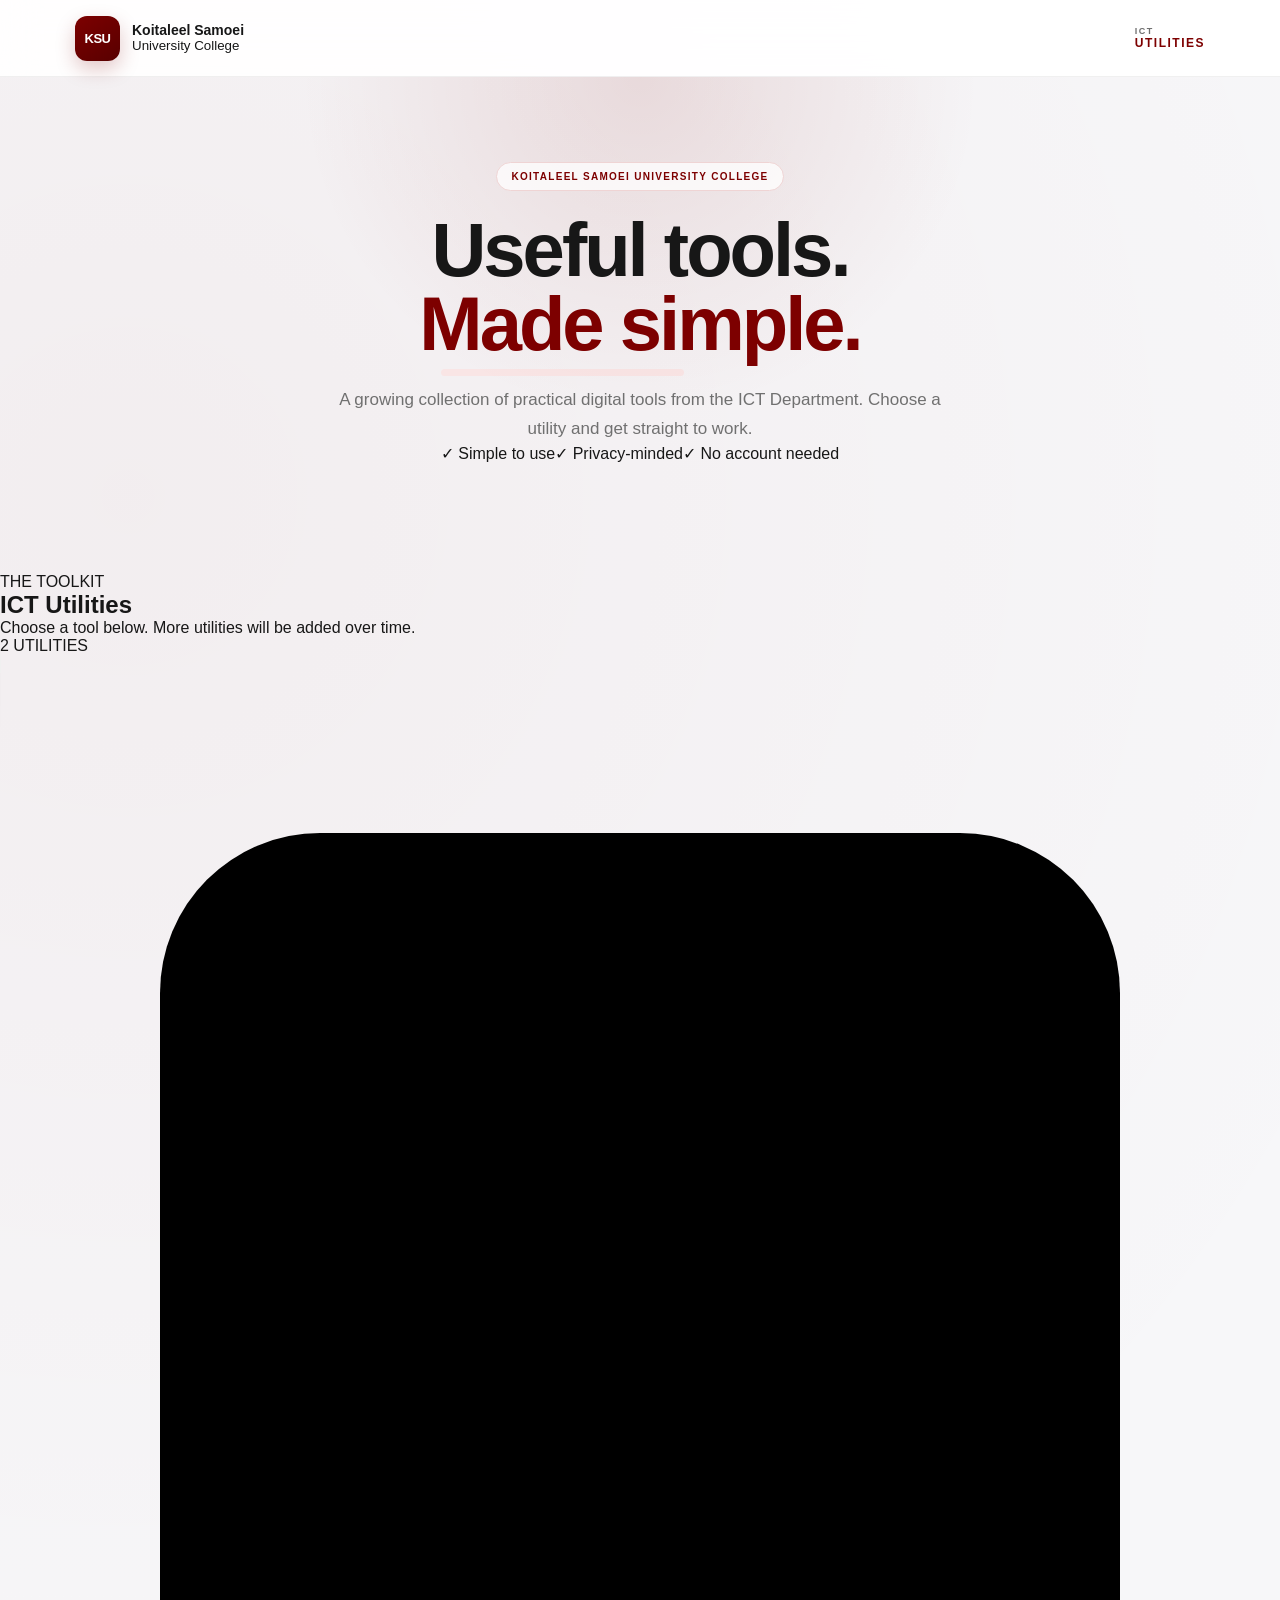
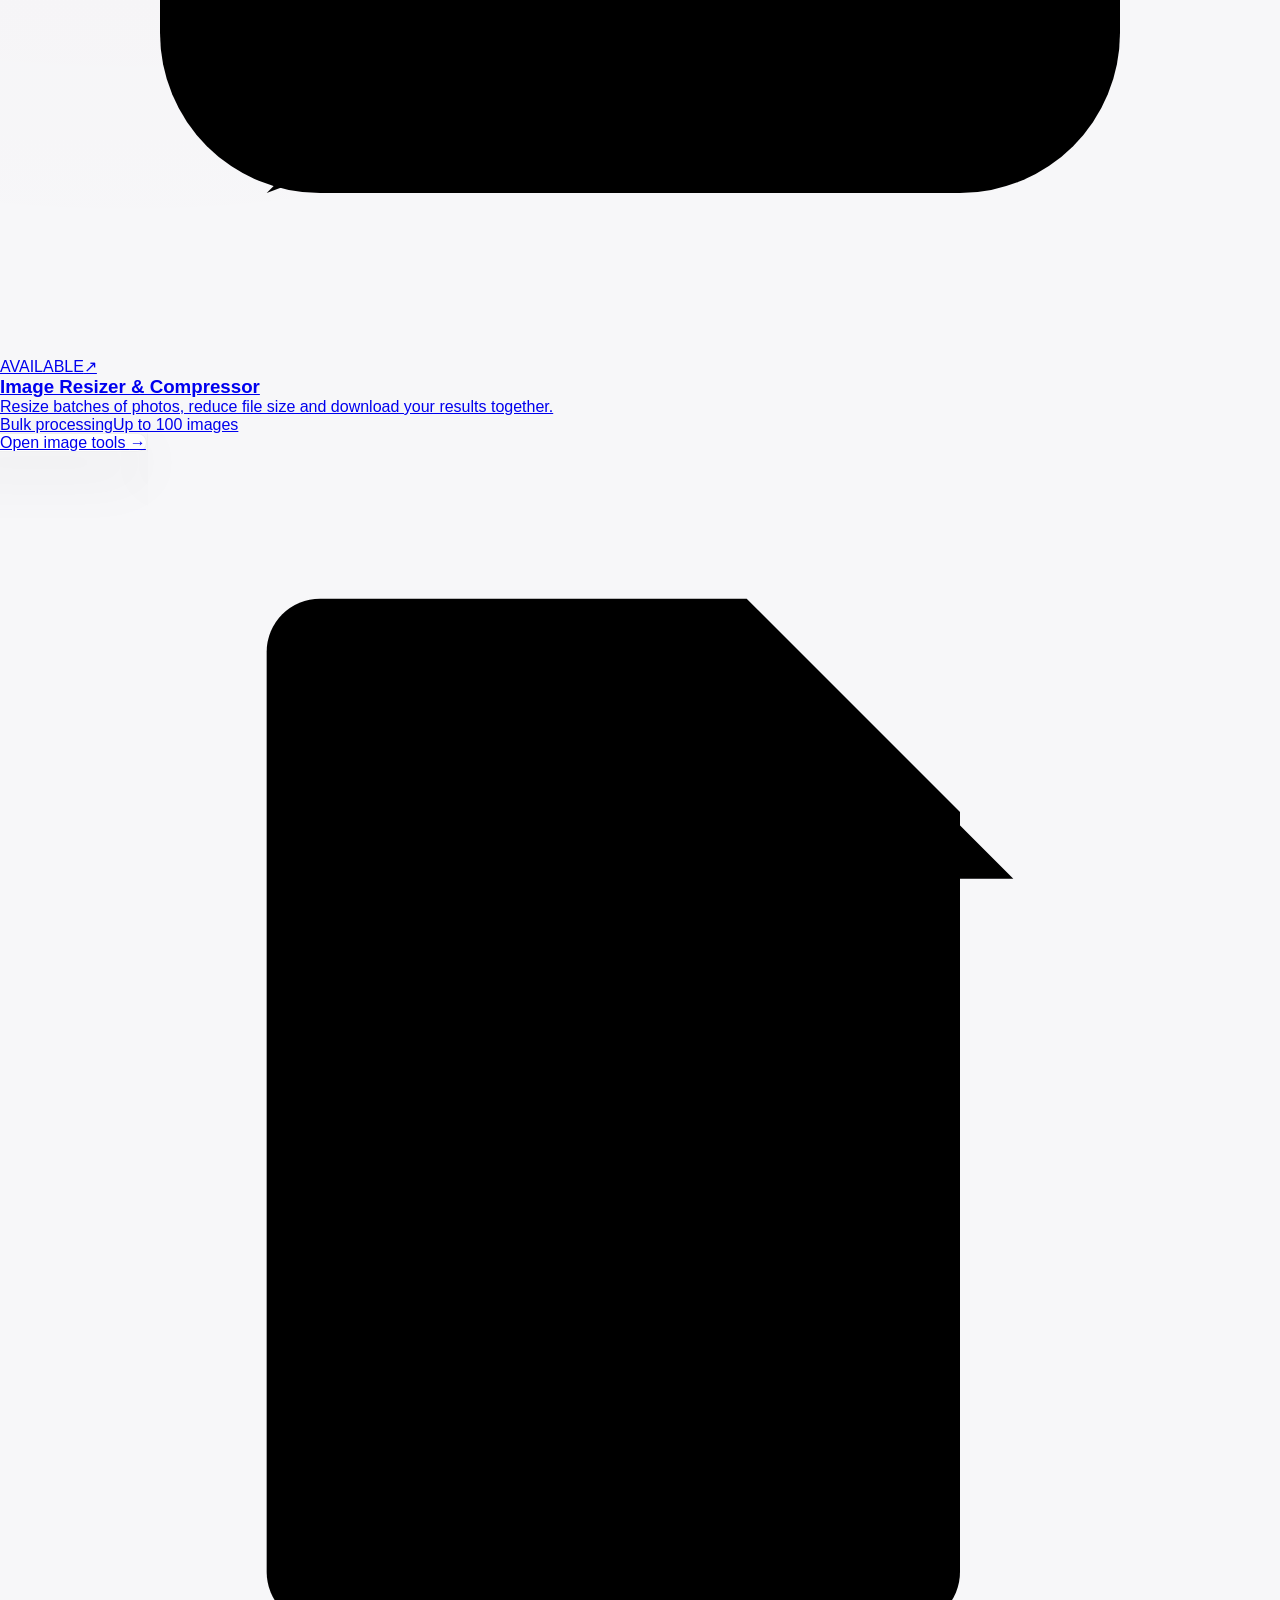
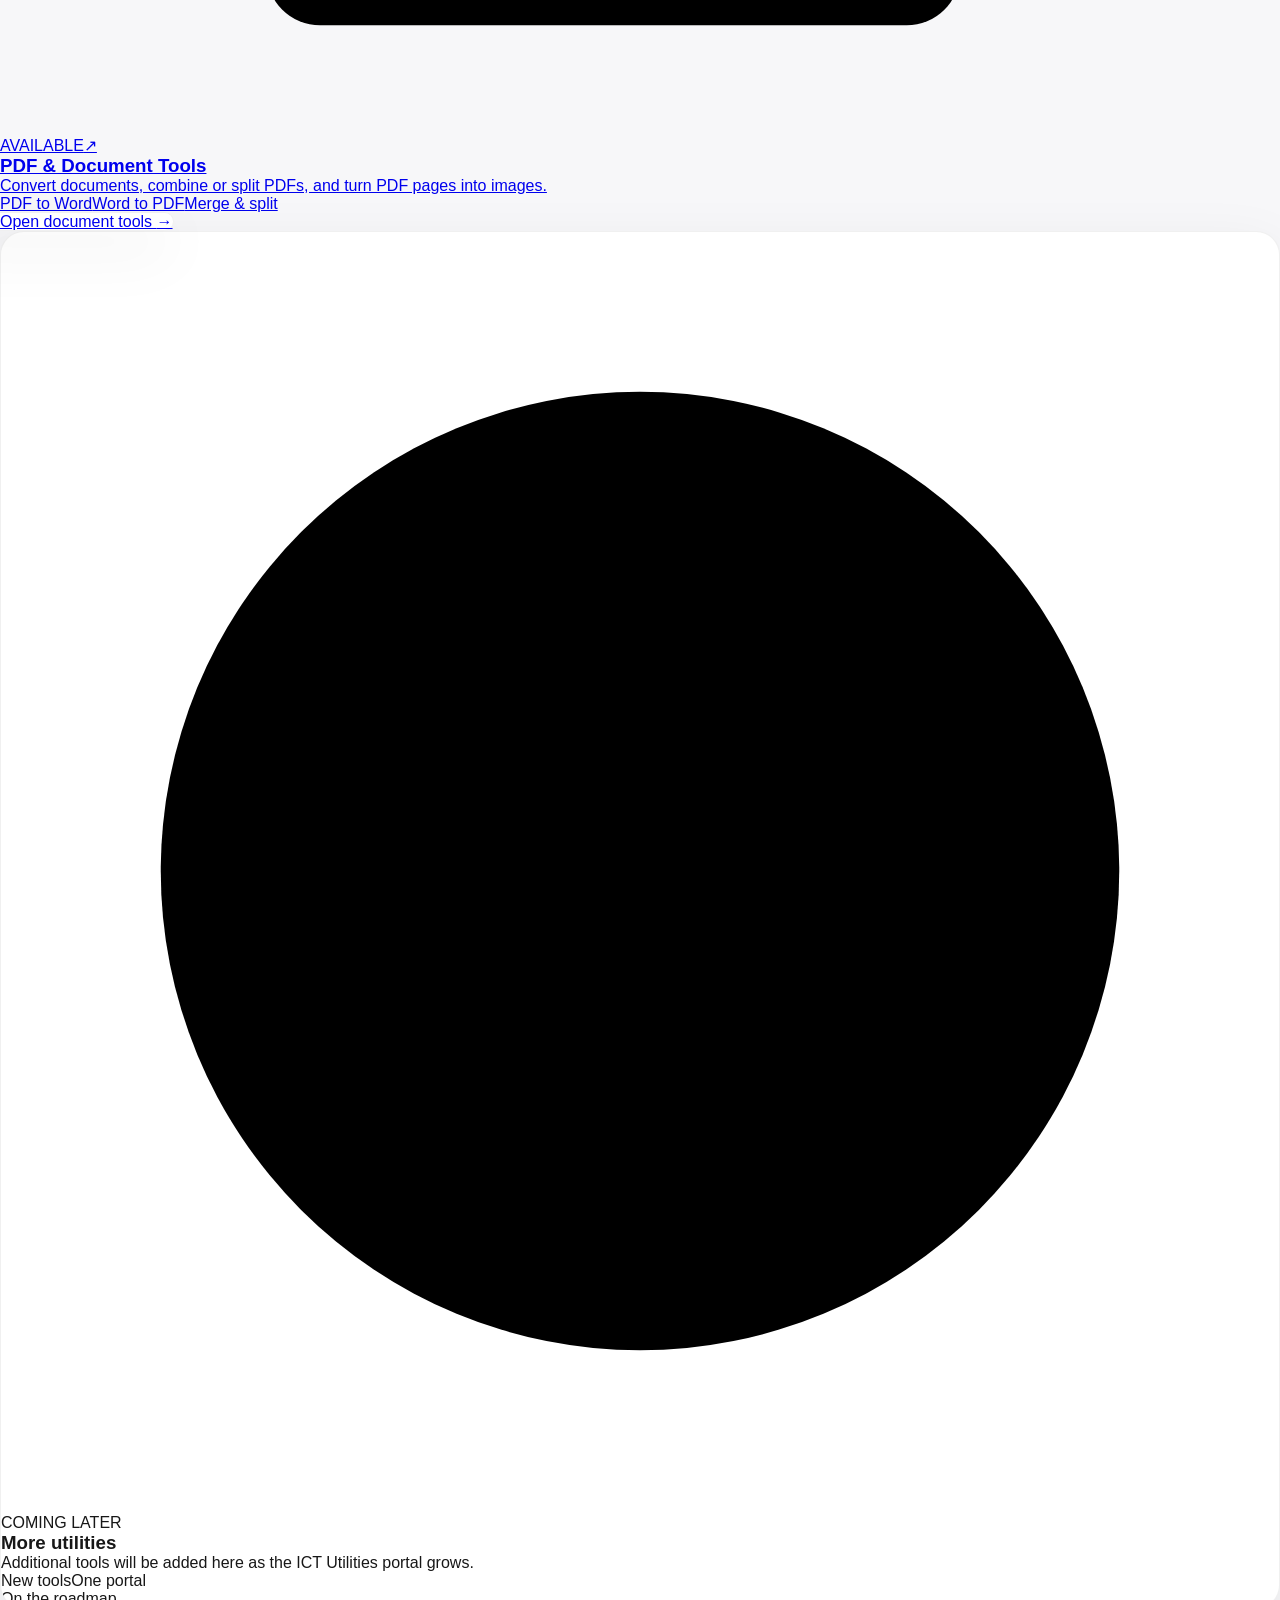
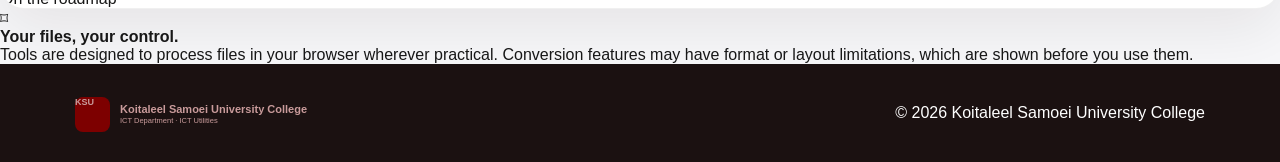
==== commit 402a0702: "Add KSUC ICT Utilities landing page" ====
--- a/index.html
+++ b/index.html
@@ -1,686 +1,24 @@
-<!DOCTYPE html>
+<!doctype html>
 <html lang="en">
 <head>
-    <meta charset="UTF-8">
-    <meta name="viewport" content="width=device-width, initial-scale=1.0">
-
-    <title>Bulk Image Resizer | ICT Utilities</title>
-
-    <meta
-        name="description"
-        content="Koitaleel Samoei University College ICT Utilities - Bulk Image Resizer"
-    >
-
-    <link rel="stylesheet" href="styles.css">
+<meta charset="utf-8"><meta name="viewport" content="width=device-width,initial-scale=1">
+<meta name="description" content="Koitaleel Samoei University College ICT Utilities — simple browser-based digital tools.">
+<title>ICT Utilities | Koitaleel Samoei University College</title><link rel="stylesheet" href="styles.css">
 </head>
-
 <body>
-
-<!-- =========================================
-     TOP NAVIGATION
-========================================= -->
-
-<header class="topbar">
-
-    <div class="topbar-inner">
-
-        <a href="#" class="brand">
-
-            <div class="brand-logo">
-                KSU
-            </div>
-
-            <div class="brand-copy">
-                <strong>Koitaleel Samoei</strong>
-                <span>University College</span>
-            </div>
-
-        </a>
-
-
-        <div class="utility-brand">
-
-            <span class="utility-dot"></span>
-
-            <div>
-                <small>ICT</small>
-                <strong>UTILITIES</strong>
-            </div>
-
-        </div>
-
-    </div>
-
-</header>
-
-
-<!-- =========================================
-     MAIN
-========================================= -->
-
+<header class="topbar"><div class="topbar-inner">
+<a class="brand" href="./"><span class="brand-logo">KSU</span><span class="brand-copy"><strong>Koitaleel Samoei</strong><small>University College</small></span></a>
+<div class="utility-brand"><span class="dot"></span><span><small>ICT</small><strong>UTILITIES</strong></span></div>
+</div></header>
 <main>
-
-    <!-- HERO -->
-
-    <section class="hero">
-
-        <div class="hero-glow hero-glow-one"></div>
-        <div class="hero-glow hero-glow-two"></div>
-
-        <div class="hero-content">
-
-            <div class="eyebrow">
-                <span></span>
-                KOITALEEL SAMOEI UNIVERSITY COLLEGE
-            </div>
-
-            <h1>
-                Bulk Image
-                <span>Resizer</span>
-            </h1>
-
-            <p>
-                Resize up to <strong>100 images</strong> quickly and
-                easily. Your images are processed directly in your
-                browser.
-            </p>
-
-            <div class="hero-features">
-
-                <div>
-                    <span>✓</span>
-                    Browser based
-                </div>
-
-                <div>
-                    <span>✓</span>
-                    Up to 100 images
-                </div>
-
-                <div>
-                    <span>✓</span>
-                    No uploads
-                </div>
-
-            </div>
-
-        </div>
-
-    </section>
-
-
-    <!-- TOOL -->
-
-    <section class="tool-wrapper">
-
-        <div class="tool-card">
-
-
-            <!-- UPLOAD -->
-
-            <div
-                class="upload-zone"
-                id="dropArea"
-            >
-
-                <div class="upload-orb">
-
-                    <div class="upload-arrow">
-                        ↑
-                    </div>
-
-                </div>
-
-                <h2>
-                    Drop your images here
-                </h2>
-
-                <p>
-                    Drag and drop your photos here, or choose
-                    files from your computer.
-                </p>
-
-                <label
-                    for="fileInput"
-                    class="primary-button"
-                >
-                    Choose Images
-                </label>
-
-                <input
-                    type="file"
-                    id="fileInput"
-                    accept="image/jpeg,image/png,image/webp"
-                    multiple
-                    hidden
-                >
-
-                <div class="upload-meta">
-
-                    <span>JPG</span>
-                    <span>PNG</span>
-                    <span>WEBP</span>
-                    <b>Maximum 100 images</b>
-
-                </div>
-
-            </div>
-
-
-            <!-- SETTINGS -->
-
-            <div
-                class="settings-panel"
-                id="settings"
-            >
-
-                <div class="panel-heading">
-
-                    <div>
-
-                        <span class="section-kicker">
-                            SETTINGS
-                        </span>
-
-                        <h3>
-                            Resize your images
-                        </h3>
-
-                    </div>
-
-                    <div
-                        class="image-counter"
-                        id="imageCount"
-                    >
-                        0 / 100
-                    </div>
-
-                </div>
-
-
-                <!-- DIMENSIONS -->
-
-                <div class="settings-section">
-
-                    <div class="settings-label">
-                        Dimensions
-                    </div>
-
-                    <div class="dimension-grid">
-
-                        <div class="input-group">
-
-                            <label for="width">
-                                Width
-                            </label>
-
-                            <div class="input-box">
-
-                                <input
-                                    type="number"
-                                    id="width"
-                                    placeholder="130"
-                                    min="1"
-                                >
-
-                                <span>px</span>
-
-                            </div>
-
-                        </div>
-
-
-                        <div class="dimension-symbol">
-                            ×
-                        </div>
-
-
-                        <div class="input-group">
-
-                            <label for="height">
-                                Height
-                            </label>
-
-                            <div class="input-box">
-
-                                <input
-                                    type="number"
-                                    id="height"
-                                    placeholder="150"
-                                    min="1"
-                                >
-
-                                <span>px</span>
-
-                            </div>
-
-                        </div>
-
-                    </div>
-
-
-                    <!-- RESIZE MODE -->
-
-                    <div class="resize-mode">
-
-                        <div class="settings-label">
-                            Resize mode
-                        </div>
-
-                        <div class="mode-options">
-
-                            <label class="mode-card">
-
-                                <input
-                                    type="radio"
-                                    name="resizeMode"
-                                    value="fit"
-                                    checked
-                                >
-
-                                <span class="mode-radio"></span>
-
-                                <span>
-                                    <strong>Fit</strong>
-                                    <small>
-                                        Keep proportions
-                                    </small>
-                                </span>
-
-                            </label>
-
-
-                            <label class="mode-card">
-
-                                <input
-                                    type="radio"
-                                    name="resizeMode"
-                                    value="exact"
-                                >
-
-                                <span class="mode-radio"></span>
-
-                                <span>
-                                    <strong>Exact</strong>
-                                    <small>
-                                        Use exact dimensions
-                                    </small>
-                                </span>
-
-                            </label>
-
-
-                            <label class="mode-card">
-
-                                <input
-                                    type="radio"
-                                    name="resizeMode"
-                                    value="width"
-                                >
-
-                                <span class="mode-radio"></span>
-
-                                <span>
-                                    <strong>Width</strong>
-                                    <small>
-                                        Set width only
-                                    </small>
-                                </span>
-
-                            </label>
-
-
-                            <label class="mode-card">
-
-                                <input
-                                    type="radio"
-                                    name="resizeMode"
-                                    value="height"
-                                >
-
-                                <span class="mode-radio"></span>
-
-                                <span>
-                                    <strong>Height</strong>
-                                    <small>
-                                        Set height only
-                                    </small>
-                                </span>
-
-                            </label>
-
-                        </div>
-
-                    </div>
-
-                </div>
-
-
-                <!-- OTHER SETTINGS -->
-
-                <div class="secondary-settings">
-
-                    <div class="setting-field">
-
-                        <label for="quality">
-                            Image Quality
-                        </label>
-
-                        <div class="select-wrapper">
-
-                            <select id="quality">
-
-                                <option value="1">
-                                    100% — Maximum
-                                </option>
-
-                                <option
-                                    value="0.9"
-                                    selected
-                                >
-                                    90% — High
-                                </option>
-
-                                <option value="0.8">
-                                    80% — Good
-                                </option>
-
-                                <option value="0.7">
-                                    70% — Smaller
-                                </option>
-
-                                <option value="0.6">
-                                    60% — Compact
-                                </option>
-
-                            </select>
-
-                        </div>
-
-                    </div>
-
-
-                    <div class="setting-field">
-
-                        <label for="format">
-                            Output Format
-                        </label>
-
-                        <div class="select-wrapper">
-
-                            <select id="format">
-
-                                <option value="original">
-                                    Same as original
-                                </option>
-
-                                <option value="image/jpeg">
-                                    JPG
-                                </option>
-
-                                <option value="image/png">
-                                    PNG
-                                </option>
-
-                                <option value="image/webp">
-                                    WebP
-                                </option>
-
-                            </select>
-
-                        </div>
-
-                    </div>
-
-                </div>
-
-
-                <!-- RESIZE BUTTON -->
-
-                <button
-                    id="resizeButton"
-                    class="resize-main-button"
-                    disabled
-                >
-
-                    <span>
-                        Resize Images
-                    </span>
-
-                    <span class="button-arrow">
-                        →
-                    </span>
-
-                </button>
-
-
-                <div class="privacy-note">
-
-                    <span>🔒</span>
-
-                    <span>
-                        Your images never leave your device.
-                        Processing happens locally in your browser.
-                    </span>
-
-                </div>
-
-            </div>
-
-
-            <!-- SELECTED IMAGES -->
-
-            <div
-                class="image-section"
-                id="imageSection"
-            >
-
-                <div class="section-header">
-
-                    <div>
-
-                        <span class="section-kicker">
-                            YOUR FILES
-                        </span>
-
-                        <h3>
-                            Selected images
-                        </h3>
-
-                    </div>
-
-                    <button
-                        id="clearButton"
-                        class="clear-button"
-                    >
-                        Clear all
-                    </button>
-
-                </div>
-
-
-                <div
-                    class="image-list"
-                    id="imageList"
-                ></div>
-
-            </div>
-
-
-            <!-- PROGRESS -->
-
-            <div
-                class="progress-section"
-                id="progressSection"
-            >
-
-                <div class="progress-top">
-
-                    <strong id="progressText">
-                        Processing images...
-                    </strong>
-
-                    <span id="progressPercent">
-                        0%
-                    </span>
-
-                </div>
-
-                <div class="progress-track">
-
-                    <div
-                        class="progress-fill"
-                        id="progressFill"
-                    ></div>
-
-                </div>
-
-            </div>
-
-
-            <!-- RESULTS -->
-
-            <div
-                class="results-section"
-                id="results"
-            >
-
-                <div class="success-circle">
-                    ✓
-                </div>
-
-                <span class="section-kicker">
-                    COMPLETE
-                </span>
-
-                <h3>
-                    Your images are ready
-                </h3>
-
-                <p id="resultText"></p>
-
-                <button
-                    id="downloadAllButton"
-                    class="download-button"
-                >
-                    Download All
-                    <span>↓</span>
-                </button>
-
-            </div>
-
-        </div>
-
-    </section>
-
-
-    <!-- FEATURES -->
-
-    <section class="features">
-
-        <div class="feature">
-
-            <div class="feature-icon">
-                ⚡
-            </div>
-
-            <div>
-                <h3>Fast</h3>
-                <p>
-                    Process multiple images directly in your browser.
-                </p>
-            </div>
-
-        </div>
-
-
-        <div class="feature">
-
-            <div class="feature-icon">
-                🔒
-            </div>
-
-            <div>
-                <h3>Private</h3>
-                <p>
-                    Images remain on your device during processing.
-                </p>
-            </div>
-
-        </div>
-
-
-        <div class="feature">
-
-            <div class="feature-icon">
-                ◉
-            </div>
-
-            <div>
-                <h3>Simple</h3>
-                <p>
-                    No account, installation or complicated setup.
-                </p>
-            </div>
-
-        </div>
-
-    </section>
-
+<section class="hero"><div class="hero-inner"><div class="eyebrow">KOITALEEL SAMOEI UNIVERSITY COLLEGE</div><h1>Useful tools.<br><span>Made simple.</span></h1><p>A growing collection of practical digital tools from the ICT Department. Choose a utility and get straight to work.</p><div class="trust"><span>✓ Simple to use</span><span>✓ Privacy-minded</span><span>✓ No account needed</span></div></div></section>
+<section class="tools-wrap"><div class="section-intro"><div><span class="kicker">THE TOOLKIT</span><h2>ICT Utilities</h2><p>Choose a tool below. More utilities will be added over time.</p></div><span class="tool-count">2 UTILITIES</span></div>
+<div class="tool-grid">
+<a class="tool-card" href="image-resizer/"><div class="tool-icon image-icon"><svg viewBox="0 0 24 24" aria-hidden="true"><rect x="3" y="3" width="18" height="18" rx="3"></rect><circle cx="8.5" cy="8.5" r="1.5"></circle><path d="m21 15-5-5L5 21"></path></svg></div><div class="card-top"><span class="status live"><i></i> AVAILABLE</span><span class="arrow">↗</span></div><h3>Image Resizer &amp; Compressor</h3><p>Resize batches of photos, reduce file size and download your results together.</p><div class="tags"><span>Bulk processing</span><span>Up to 100 images</span></div><span class="card-link">Open image tools <b>→</b></span></a>
+<a class="tool-card" href="pdf-tools/"><div class="tool-icon pdf-icon"><svg viewBox="0 0 24 24" aria-hidden="true"><path d="M6 2.75h8l4 4V21a1 1 0 0 1-1 1H6a1 1 0 0 1-1-1V3.75a1 1 0 0 1 1-1Z"></path><path d="M14 3v5h5M8 13h8M8 16h8M8 19h5"></path></svg></div><div class="card-top"><span class="status live"><i></i> AVAILABLE</span><span class="arrow">↗</span></div><h3>PDF &amp; Document Tools</h3><p>Convert documents, combine or split PDFs, and turn PDF pages into images.</p><div class="tags"><span>PDF to Word</span><span>Word to PDF</span><span>Merge &amp; split</span></div><span class="card-link">Open document tools <b>→</b></span></a>
+<div class="tool-card upcoming"><div class="tool-icon neutral-icon"><svg viewBox="0 0 24 24" aria-hidden="true"><path d="M12 3v18M3 12h18"></path><circle cx="12" cy="12" r="9"></circle></svg></div><div class="card-top"><span class="status planned">COMING LATER</span></div><h3>More utilities</h3><p>Additional tools will be added here as the ICT Utilities portal grows.</p><div class="tags"><span>New tools</span><span>One portal</span></div><span class="card-link muted-link">On the roadmap</span></div>
+</div></section>
+<section class="privacy-banner"><div class="privacy-symbol">⌑</div><div><strong>Your files, your control.</strong><p>Tools are designed to process files in your browser wherever practical. Conversion features may have format or layout limitations, which are shown before you use them.</p></div></section>
 </main>
-
-
-<!-- =========================================
-     FOOTER
-========================================= -->
-
-<footer>
-
-    <div class="footer-inner">
-
-        <div class="footer-brand">
-
-            <div class="footer-logo">
-                KSU
-            </div>
-
-            <div>
-
-                <strong>
-                    Koitaleel Samoei University College
-                </strong>
-
-                <span>
-                    ICT Utilities
-                </span>
-
-            </div>
-
-        </div>
-
-
-        <div class="footer-copy">
-
-            <span>
-                Bulk Image Resizer
-            </span>
-
-            <span>
-                •
-            </span>
-
-            <span>
-                © 2026
-            </span>
-
-        </div>
-
-    </div>
-
-</footer>
-
-
-<script src="script.js"></script>
-
-</body>
-</html>
+<footer><div class="footer-inner"><div class="footer-brand"><span class="footer-logo">KSU</span><span><strong>Koitaleel Samoei University College</strong><small>ICT Department · ICT Utilities</small></span></div><span class="copyright">© 2026 Koitaleel Samoei University College</span></div></footer>
+</body></html>
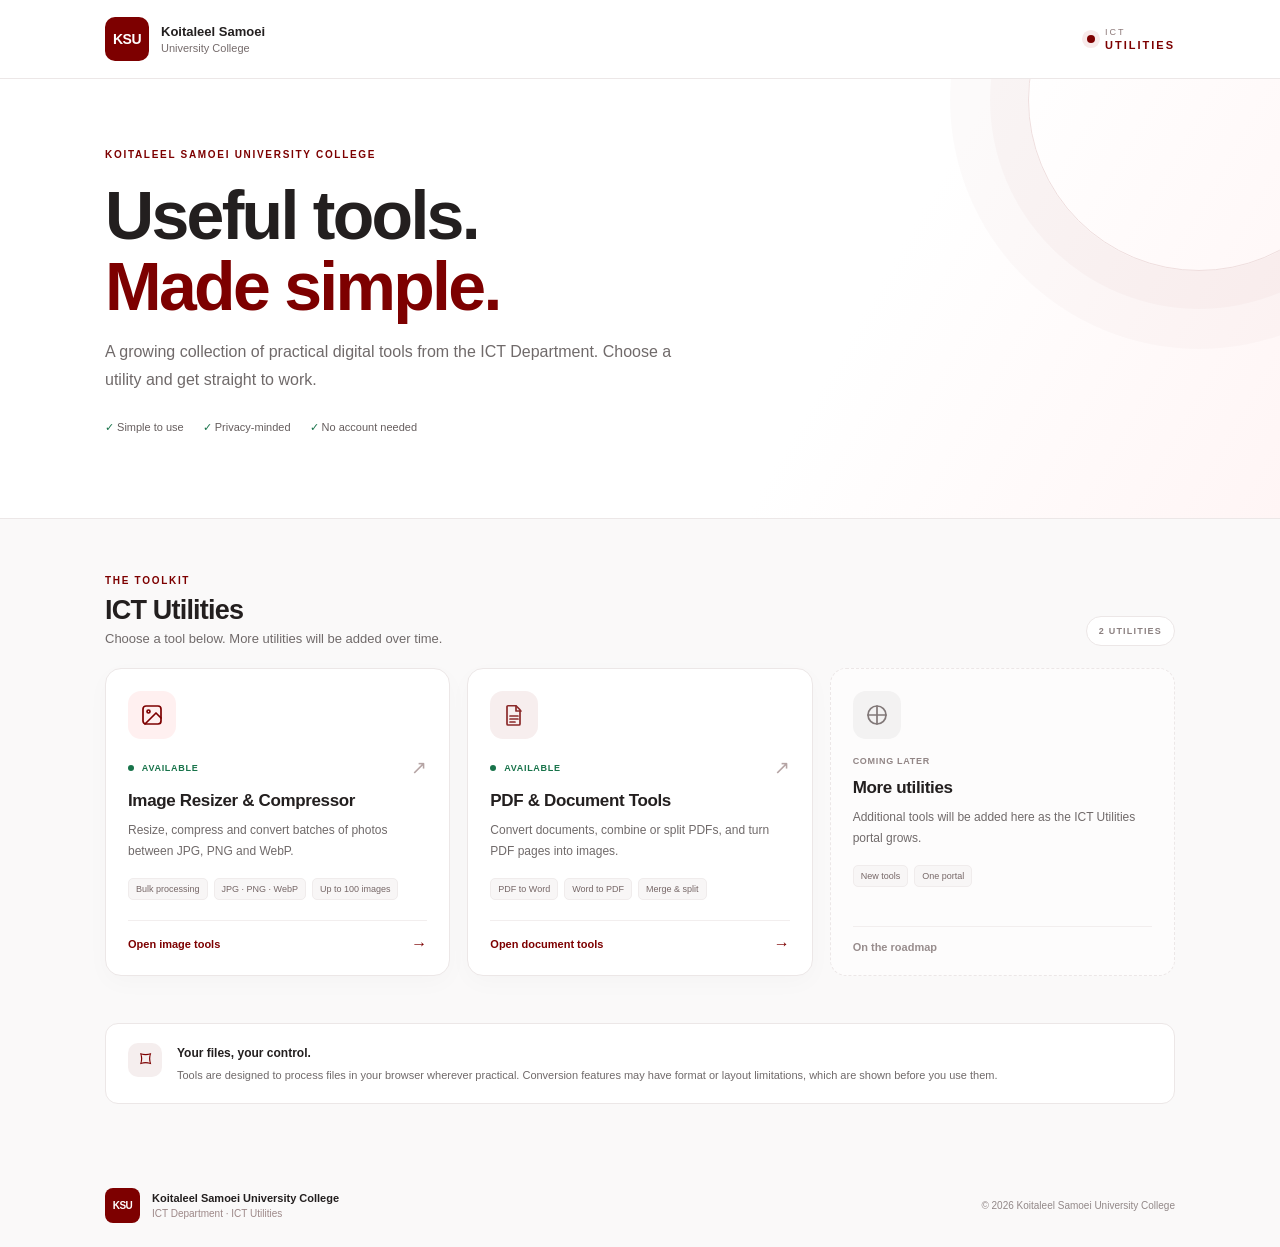
==== commit 2ea7daa3: "Clarify image conversion tools on ICT Utilities landing page" ====
--- a/index.html
+++ b/index.html
@@ -14,7 +14,7 @@
 <section class="hero"><div class="hero-inner"><div class="eyebrow">KOITALEEL SAMOEI UNIVERSITY COLLEGE</div><h1>Useful tools.<br><span>Made simple.</span></h1><p>A growing collection of practical digital tools from the ICT Department. Choose a utility and get straight to work.</p><div class="trust"><span>✓ Simple to use</span><span>✓ Privacy-minded</span><span>✓ No account needed</span></div></div></section>
 <section class="tools-wrap"><div class="section-intro"><div><span class="kicker">THE TOOLKIT</span><h2>ICT Utilities</h2><p>Choose a tool below. More utilities will be added over time.</p></div><span class="tool-count">2 UTILITIES</span></div>
 <div class="tool-grid">
-<a class="tool-card" href="image-resizer/"><div class="tool-icon image-icon"><svg viewBox="0 0 24 24" aria-hidden="true"><rect x="3" y="3" width="18" height="18" rx="3"></rect><circle cx="8.5" cy="8.5" r="1.5"></circle><path d="m21 15-5-5L5 21"></path></svg></div><div class="card-top"><span class="status live"><i></i> AVAILABLE</span><span class="arrow">↗</span></div><h3>Image Resizer &amp; Compressor</h3><p>Resize batches of photos, reduce file size and download your results together.</p><div class="tags"><span>Bulk processing</span><span>Up to 100 images</span></div><span class="card-link">Open image tools <b>→</b></span></a>
+<a class="tool-card" href="image-resizer/"><div class="tool-icon image-icon"><svg viewBox="0 0 24 24" aria-hidden="true"><rect x="3" y="3" width="18" height="18" rx="3"></rect><circle cx="8.5" cy="8.5" r="1.5"></circle><path d="m21 15-5-5L5 21"></path></svg></div><div class="card-top"><span class="status live"><i></i> AVAILABLE</span><span class="arrow">↗</span></div><h3>Image Resizer &amp; Compressor</h3><p>Resize, compress and convert batches of photos between JPG, PNG and WebP.</p><div class="tags"><span>Bulk processing</span><span>JPG · PNG · WebP</span><span>Up to 100 images</span></div><span class="card-link">Open image tools <b>→</b></span></a>
 <a class="tool-card" href="pdf-tools/"><div class="tool-icon pdf-icon"><svg viewBox="0 0 24 24" aria-hidden="true"><path d="M6 2.75h8l4 4V21a1 1 0 0 1-1 1H6a1 1 0 0 1-1-1V3.75a1 1 0 0 1 1-1Z"></path><path d="M14 3v5h5M8 13h8M8 16h8M8 19h5"></path></svg></div><div class="card-top"><span class="status live"><i></i> AVAILABLE</span><span class="arrow">↗</span></div><h3>PDF &amp; Document Tools</h3><p>Convert documents, combine or split PDFs, and turn PDF pages into images.</p><div class="tags"><span>PDF to Word</span><span>Word to PDF</span><span>Merge &amp; split</span></div><span class="card-link">Open document tools <b>→</b></span></a>
 <div class="tool-card upcoming"><div class="tool-icon neutral-icon"><svg viewBox="0 0 24 24" aria-hidden="true"><path d="M12 3v18M3 12h18"></path><circle cx="12" cy="12" r="9"></circle></svg></div><div class="card-top"><span class="status planned">COMING LATER</span></div><h3>More utilities</h3><p>Additional tools will be added here as the ICT Utilities portal grows.</p><div class="tags"><span>New tools</span><span>One portal</span></div><span class="card-link muted-link">On the roadmap</span></div>
 </div></section>
--- a/styles.css
+++ b/styles.css
@@ -1,1851 +1 @@
-:root {
-
-    --maroon: #7D0000;
-    --maroon-dark: #580000;
-    --maroon-deep: #3d0000;
-
-    --maroon-soft: #fff3f3;
-    --maroon-soft-2: #f9e5e5;
-
-    --white: #ffffff;
-
-    --ink: #171717;
-    --muted: #707070;
-    --muted-light: #969696;
-
-    --border: #e9e9e9;
-
-    --background: #f7f7f9;
-
-    --shadow:
-        0 20px 60px rgba(30, 0, 0, 0.08);
-
-    --radius: 20px;
-}
-
-
-/* ========================================
-   RESET
-======================================== */
-
-* {
-    margin: 0;
-    padding: 0;
-    box-sizing: border-box;
-}
-
-
-html {
-    scroll-behavior: smooth;
-}
-
-
-body {
-
-    font-family:
-        Inter,
-        -apple-system,
-        BlinkMacSystemFont,
-        "Segoe UI",
-        Roboto,
-        Arial,
-        sans-serif;
-
-    color: var(--ink);
-
-    background:
-        radial-gradient(
-            circle at 10% 10%,
-            rgba(125, 0, 0, 0.04),
-            transparent 30%
-        ),
-        var(--background);
-
-    min-height: 100vh;
-
-    -webkit-font-smoothing: antialiased;
-}
-
-
-button,
-input,
-select {
-    font: inherit;
-}
-
-
-/* ========================================
-   TOP BAR
-======================================== */
-
-.topbar {
-
-    background: rgba(255,255,255,0.92);
-
-    backdrop-filter: blur(18px);
-
-    border-bottom:
-        1px solid rgba(0,0,0,0.06);
-
-    position: relative;
-
-    z-index: 20;
-}
-
-
-.topbar-inner {
-
-    max-width: 1180px;
-
-    margin: auto;
-
-    min-height: 76px;
-
-    padding:
-        12px 25px;
-
-    display: flex;
-
-    align-items: center;
-
-    justify-content: space-between;
-}
-
-
-.brand {
-
-    display: flex;
-
-    align-items: center;
-
-    gap: 12px;
-
-    text-decoration: none;
-
-    color: var(--ink);
-}
-
-
-.brand-logo {
-
-    width: 45px;
-
-    height: 45px;
-
-    border-radius: 12px;
-
-    display: flex;
-
-    align-items: center;
-
-    justify-content: center;
-
-    color: white;
-
-    font-weight: 900;
-
-    font-size: 13px;
-
-    letter-spacing: -0.5px;
-
-    background:
-        linear-gradient(
-            145deg,
-            var(--maroon),
-            var(--maroon-dark)
-        );
-
-    box-shadow:
-        0 8px 20px rgba(125,0,0,0.22);
-}
-
-
-.brand-copy {
-
-    display: flex;
-
-    flex-direction: column;
-
-    line-height: 1.2;
-}
-
-
-.brand-copy strong {
-
-    font-size: 14px;
-
-    font-weight: 800;
-}
-
-
-.brand-copy span {
-
-    font-size: 12px;
-
-    color: var(--maroon);
-
-    margin-top: 3px;
-
-    font-weight: 650;
-}
-
-
-.utility-brand {
-
-    display: flex;
-
-    align-items: center;
-
-    gap: 10px;
-
-    color: var(--maroon);
-}
-
-
-.utility-brand small {
-
-    display: block;
-
-    font-size: 9px;
-
-    font-weight: 800;
-
-    letter-spacing: 1.5px;
-
-    color: var(--muted);
-}
-
-
-.utility-brand strong {
-
-    display: block;
-
-    font-size: 12px;
-
-    letter-spacing: 1.5px;
-}
-
-
-.utility-dot {
-
-    width: 9px;
-
-    height: 9px;
-
-    border-radius: 50%;
-
-    background: var(--maroon);
-
-    box-shadow:
-        0 0 0 5px var(--maroon-soft);
-}
-
-
-/* ========================================
-   HERO
-======================================== */
-
-.hero {
-
-    position: relative;
-
-    overflow: hidden;
-
-    padding:
-        85px 20px 110px;
-
-    text-align: center;
-
-    background:
-
-        radial-gradient(
-            circle at 50% 0%,
-            rgba(125,0,0,0.10),
-            transparent 42%
-        );
-
-}
-
-
-.hero-content {
-
-    max-width: 800px;
-
-    margin: auto;
-
-    position: relative;
-
-    z-index: 2;
-}
-
-
-.hero-glow {
-
-    position: absolute;
-
-    border-radius: 50%;
-
-    filter: blur(2px);
-
-    pointer-events: none;
-}
-
-
-.hero-glow-one {
-
-    width: 300px;
-
-    height: 300px;
-
-    background:
-        rgba(125,0,0,0.045);
-
-    left: -120px;
-
-    top: 20px;
-}
-
-
-.hero-glow-two {
-
-    width: 260px;
-
-    height: 260px;
-
-    background:
-        rgba(125,0,0,0.035);
-
-    right: -80px;
-
-    bottom: -40px;
-}
-
-
-.eyebrow {
-
-    display: inline-flex;
-
-    align-items: center;
-
-    gap: 8px;
-
-    padding:
-        8px 14px;
-
-    border:
-        1px solid #efd4d4;
-
-    background:
-        rgba(255,255,255,0.75);
-
-    color: var(--maroon);
-
-    border-radius: 50px;
-
-    font-size: 10px;
-
-    font-weight: 800;
-
-    letter-spacing: 1.3px;
-
-    margin-bottom: 22px;
-}
-
-
-.eyebrow span {
-
-    width: 6px;
-
-    height: 6px;
-
-    background: var(--maroon);
-
-    border-radius: 50%;
-}
-
-
-.hero h1 {
-
-    font-size:
-        clamp(42px, 7vw, 76px);
-
-    line-height: 0.98;
-
-    letter-spacing: -3px;
-
-    font-weight: 850;
-
-    margin-bottom: 24px;
-}
-
-
-.hero h1 span {
-
-    color: var(--maroon);
-
-    position: relative;
-}
-
-
-.hero h1 span::after {
-
-    content: "";
-
-    position: absolute;
-
-    height: 7px;
-
-    width: 55%;
-
-    bottom: -10px;
-
-    left: 5%;
-
-    background:
-        var(--maroon-soft-2);
-
-    border-radius: 20px;
-
-    z-index: -1;
-}
-
-
-.hero p {
-
-    max-width: 610px;
-
-    margin: auto;
-
-    color: var(--muted);
-
-    font-size: 17px;
-
-    line-height: 1.7;
-}
-
-
-.hero p strong {
-
-    color: var(--maroon);
-
-}
-
-
-.hero-features {
-
-    display: flex;
-
-    justify-content: center;
-
-    flex-wrap: wrap;
-
-    gap: 18px;
-
-    margin-top: 28px;
-}
-
-
-.hero-features div {
-
-    color: #666;
-
-    font-size: 12px;
-
-    display: flex;
-
-    align-items: center;
-
-    gap: 7px;
-}
-
-
-.hero-features span {
-
-    width: 20px;
-
-    height: 20px;
-
-    border-radius: 50%;
-
-    display: flex;
-
-    align-items: center;
-
-    justify-content: center;
-
-    background: var(--maroon-soft);
-
-    color: var(--maroon);
-
-    font-weight: 900;
-}
-
-
-/* ========================================
-   TOOL
-======================================== */
-
-.tool-wrapper {
-
-    max-width: 960px;
-
-    margin:
-        -55px auto 0;
-
-    padding:
-        0 20px 70px;
-
-    position: relative;
-
-    z-index: 5;
-}
-
-
-.tool-card {
-
-    background: white;
-
-    border:
-        1px solid rgba(0,0,0,0.06);
-
-    border-radius: 24px;
-
-    box-shadow: var(--shadow);
-
-    overflow: hidden;
-}
-
-
-/* ========================================
-   UPLOAD
-======================================== */
-
-.upload-zone {
-
-    margin: 14px;
-
-    padding:
-        55px 25px;
-
-    border:
-        2px dashed #e2d5d5;
-
-    border-radius: 18px;
-
-    text-align: center;
-
-    background:
-        linear-gradient(
-            145deg,
-            #fffafa,
-            #fff
-        );
-
-    transition:
-        border .2s ease,
-        background .2s ease,
-        transform .2s ease;
-}
-
-
-.upload-zone.dragover {
-
-    border-color: var(--maroon);
-
-    background:
-        var(--maroon-soft);
-
-    transform: scale(1.005);
-}
-
-
-.upload-orb {
-
-    width: 74px;
-
-    height: 74px;
-
-    margin:
-        0 auto 20px;
-
-    border-radius: 22px;
-
-    display: flex;
-
-    align-items: center;
-
-    justify-content: center;
-
-    color: white;
-
-    background:
-        linear-gradient(
-            145deg,
-            var(--maroon),
-            #9b1c1c
-        );
-
-    box-shadow:
-        0 15px 30px rgba(125,0,0,0.20);
-}
-
-
-.upload-arrow {
-
-    font-size: 32px;
-
-    font-weight: 300;
-
-    line-height: 1;
-}
-
-
-.upload-zone h2 {
-
-    font-size: 22px;
-
-    margin-bottom: 8px;
-
-    letter-spacing: -0.5px;
-}
-
-
-.upload-zone > p {
-
-    color: var(--muted);
-
-    font-size: 13px;
-
-    margin-bottom: 23px;
-}
-
-
-.primary-button {
-
-    display: inline-flex;
-
-    align-items: center;
-
-    justify-content: center;
-
-    padding:
-        13px 25px;
-
-    border-radius: 10px;
-
-    color: white;
-
-    background: var(--maroon);
-
-    font-size: 13px;
-
-    font-weight: 800;
-
-    cursor: pointer;
-
-    box-shadow:
-        0 8px 20px rgba(125,0,0,0.18);
-
-    transition: .2s;
-}
-
-
-.primary-button:hover {
-
-    background: var(--maroon-dark);
-
-    transform: translateY(-2px);
-
-    box-shadow:
-        0 12px 25px rgba(125,0,0,0.22);
-}
-
-
-.upload-meta {
-
-    display: flex;
-
-    align-items: center;
-
-    justify-content: center;
-
-    flex-wrap: wrap;
-
-    gap: 7px;
-
-    margin-top: 20px;
-
-    color: #999;
-
-    font-size: 10px;
-}
-
-
-.upload-meta span {
-
-    padding:
-        4px 8px;
-
-    background: #f5f5f5;
-
-    border-radius: 5px;
-
-    font-weight: 700;
-}
-
-
-.upload-meta b {
-
-    color: var(--maroon);
-
-    font-weight: 700;
-
-    margin-left: 5px;
-}
-
-
-/* ========================================
-   SETTINGS
-======================================== */
-
-.settings-panel {
-
-    border-top:
-        1px solid var(--border);
-
-    padding:
-        30px;
-}
-
-
-.panel-heading {
-
-    display: flex;
-
-    justify-content: space-between;
-
-    align-items: flex-start;
-
-    margin-bottom: 28px;
-}
-
-
-.section-kicker {
-
-    display: block;
-
-    color: var(--maroon);
-
-    font-size: 9px;
-
-    font-weight: 900;
-
-    letter-spacing: 1.5px;
-
-    margin-bottom: 6px;
-}
-
-
-.panel-heading h3,
-.section-header h3 {
-
-    font-size: 19px;
-
-    letter-spacing: -0.4px;
-}
-
-
-.image-counter {
-
-    background: var(--maroon-soft);
-
-    color: var(--maroon);
-
-    border-radius: 50px;
-
-    padding:
-        8px 12px;
-
-    font-size: 11px;
-
-    font-weight: 800;
-}
-
-
-.settings-label {
-
-    font-size: 11px;
-
-    font-weight: 800;
-
-    color: #555;
-
-    margin-bottom: 10px;
-}
-
-
-.dimension-grid {
-
-    display: grid;
-
-    grid-template-columns:
-        1fr 35px 1fr;
-
-    align-items: end;
-
-    gap: 12px;
-}
-
-
-.input-group label {
-
-    display: block;
-
-    font-size: 11px;
-
-    font-weight: 700;
-
-    color: #666;
-
-    margin-bottom: 7px;
-}
-
-
-.input-box {
-
-    height: 50px;
-
-    border:
-        1px solid #dedede;
-
-    border-radius: 10px;
-
-    display: flex;
-
-    align-items: center;
-
-    background: white;
-
-    transition: .2s;
-}
-
-
-.input-box:focus-within {
-
-    border-color: var(--maroon);
-
-    box-shadow:
-        0 0 0 4px rgba(125,0,0,.07);
-}
-
-
-.input-box input {
-
-    width: 100%;
-
-    height: 100%;
-
-    border: none;
-
-    outline: none;
-
-    padding:
-        0 13px;
-
-    font-size: 15px;
-
-    font-weight: 700;
-}
-
-
-.input-box span {
-
-    color: #999;
-
-    font-size: 10px;
-
-    padding-right: 12px;
-
-    font-weight: 700;
-}
-
-
-.dimension-symbol {
-
-    height: 50px;
-
-    display: flex;
-
-    align-items: center;
-
-    justify-content: center;
-
-    color: #aaa;
-
-    font-size: 18px;
-}
-
-
-/* ========================================
-   MODES
-======================================== */
-
-.resize-mode {
-
-    margin-top: 24px;
-}
-
-
-.mode-options {
-
-    display: grid;
-
-    grid-template-columns:
-        repeat(4, 1fr);
-
-    gap: 8px;
-}
-
-
-.mode-card {
-
-    position: relative;
-
-    min-height: 70px;
-
-    padding: 12px;
-
-    border:
-        1px solid var(--border);
-
-    border-radius: 10px;
-
-    display: flex;
-
-    align-items: flex-start;
-
-    gap: 9px;
-
-    cursor: pointer;
-
-    transition: .2s;
-}
-
-
-.mode-card:hover {
-
-    border-color: #d5bcbc;
-
-    background: #fffafa;
-}
-
-
-.mode-card input {
-
-    position: absolute;
-
-    opacity: 0;
-
-}
-
-
-.mode-radio {
-
-    width: 14px;
-
-    height: 14px;
-
-    flex-shrink: 0;
-
-    border:
-        1.5px solid #bbb;
-
-    border-radius: 50%;
-
-    margin-top: 2px;
-
-    position: relative;
-}
-
-
-.mode-card input:checked + .mode-radio {
-
-    border-color: var(--maroon);
-}
-
-
-.mode-card input:checked + .mode-radio::after {
-
-    content: "";
-
-    width: 6px;
-
-    height: 6px;
-
-    position: absolute;
-
-    top: 2.5px;
-
-    left: 2.5px;
-
-    border-radius: 50%;
-
-    background: var(--maroon);
-}
-
-
-.mode-card input:checked ~ span:last-child strong {
-
-    color: var(--maroon);
-}
-
-
-.mode-card strong {
-
-    display: block;
-
-    font-size: 11px;
-
-    margin-bottom: 3px;
-}
-
-
-.mode-card small {
-
-    display: block;
-
-    font-size: 9px;
-
-    color: #999;
-
-    line-height: 1.3;
-}
-
-
-/* ========================================
-   SECONDARY SETTINGS
-======================================== */
-
-.secondary-settings {
-
-    display: grid;
-
-    grid-template-columns:
-        1fr 1fr;
-
-    gap: 15px;
-
-    margin-top: 25px;
-}
-
-
-.setting-field label {
-
-    display: block;
-
-    font-size: 11px;
-
-    font-weight: 800;
-
-    color: #555;
-
-    margin-bottom: 8px;
-}
-
-
-.select-wrapper {
-
-    position: relative;
-}
-
-
-.select-wrapper select {
-
-    width: 100%;
-
-    height: 48px;
-
-    padding:
-        0 13px;
-
-    border:
-        1px solid #dedede;
-
-    border-radius: 10px;
-
-    background: white;
-
-    color: #333;
-
-    outline: none;
-
-    font-size: 12px;
-
-    cursor: pointer;
-}
-
-
-.select-wrapper select:focus {
-
-    border-color: var(--maroon);
-
-    box-shadow:
-        0 0 0 4px rgba(125,0,0,.07);
-}
-
-
-/* ========================================
-   MAIN BUTTON
-======================================== */
-
-.resize-main-button {
-
-    margin-top: 25px;
-
-    width: 100%;
-
-    height: 54px;
-
-    border: none;
-
-    border-radius: 11px;
-
-    color: white;
-
-    background:
-        linear-gradient(
-            135deg,
-            var(--maroon),
-            #940d0d
-        );
-
-    display: flex;
-
-    align-items: center;
-
-    justify-content: center;
-
-    gap: 15px;
-
-    font-size: 13px;
-
-    font-weight: 800;
-
-    cursor: pointer;
-
-    box-shadow:
-        0 12px 25px rgba(125,0,0,.18);
-
-    transition: .2s;
-}
-
-
-.resize-main-button:hover:not(:disabled) {
-
-    transform: translateY(-2px);
-
-    box-shadow:
-        0 15px 30px rgba(125,0,0,.24);
-}
-
-
-.resize-main-button:disabled {
-
-    background: #d1d1d1;
-
-    box-shadow: none;
-
-    cursor: not-allowed;
-}
-
-
-.button-arrow {
-
-    font-size: 18px;
-
-    font-weight: 300;
-}
-
-
-.privacy-note {
-
-    display: flex;
-
-    justify-content: center;
-
-    align-items: center;
-
-    gap: 7px;
-
-    color: #999;
-
-    font-size: 10px;
-
-    margin-top: 13px;
-}
-
-
-/* ========================================
-   IMAGE SECTION
-======================================== */
-
-.image-section {
-
-    display: none;
-
-    border-top:
-        1px solid var(--border);
-
-    padding: 30px;
-}
-
-
-.section-header {
-
-    display: flex;
-
-    justify-content: space-between;
-
-    align-items: center;
-
-    margin-bottom: 18px;
-}
-
-
-.clear-button {
-
-    border: none;
-
-    background: transparent;
-
-    color: #a00000;
-
-    font-size: 11px;
-
-    font-weight: 800;
-
-    cursor: pointer;
-}
-
-
-.image-list {
-
-    display: grid;
-
-    grid-template-columns:
-        repeat(2, 1fr);
-
-    gap: 8px;
-
-    max-height: 360px;
-
-    overflow-y: auto;
-
-    padding-right: 3px;
-}
-
-
-.image-item {
-
-    display: flex;
-
-    align-items: center;
-
-    gap: 10px;
-
-    border:
-        1px solid var(--border);
-
-    border-radius: 10px;
-
-    padding: 8px;
-
-    min-width: 0;
-}
-
-
-.image-preview {
-
-    width: 45px;
-
-    height: 45px;
-
-    object-fit: cover;
-
-    border-radius: 7px;
-
-    background: #eee;
-
-    flex-shrink: 0;
-}
-
-
-.image-info {
-
-    flex: 1;
-
-    min-width: 0;
-}
-
-
-.image-name {
-
-    font-size: 11px;
-
-    font-weight: 700;
-
-    overflow: hidden;
-
-    text-overflow: ellipsis;
-
-    white-space: nowrap;
-}
-
-
-.image-size {
-
-    font-size: 9px;
-
-    color: #999;
-
-    margin-top: 3px;
-}
-
-
-.image-status {
-
-    color: var(--maroon);
-
-    font-size: 9px;
-
-    font-weight: 800;
-}
-
-
-/* ========================================
-   PROGRESS
-======================================== */
-
-.progress-section {
-
-    display: none;
-
-    padding:
-        25px 30px;
-
-    border-top:
-        1px solid var(--border);
-}
-
-
-.progress-top {
-
-    display: flex;
-
-    justify-content: space-between;
-
-    font-size: 11px;
-
-    margin-bottom: 9px;
-}
-
-
-.progress-top span {
-
-    color: var(--maroon);
-
-    font-weight: 800;
-}
-
-
-.progress-track {
-
-    height: 8px;
-
-    background: #eee;
-
-    border-radius: 20px;
-
-    overflow: hidden;
-}
-
-
-.progress-fill {
-
-    width: 0%;
-
-    height: 100%;
-
-    background:
-        linear-gradient(
-            90deg,
-            var(--maroon),
-            #bd3434
-        );
-
-    border-radius: 20px;
-
-    transition: width .2s ease;
-}
-
-
-/* ========================================
-   RESULTS
-======================================== */
-
-.results-section {
-
-    display: none;
-
-    text-align: center;
-
-    padding:
-        35px 25px 40px;
-
-    border-top:
-        1px solid var(--border);
-}
-
-
-.success-circle {
-
-    width: 58px;
-
-    height: 58px;
-
-    margin:
-        0 auto 15px;
-
-    border-radius: 50%;
-
-    display: flex;
-
-    align-items: center;
-
-    justify-content: center;
-
-    background: #eaf7ed;
-
-    color: #23863d;
-
-    font-size: 26px;
-
-    font-weight: 900;
-}
-
-
-.results-section h3 {
-
-    font-size: 20px;
-
-    margin-bottom: 7px;
-}
-
-
-.results-section p {
-
-    color: var(--muted);
-
-    font-size: 12px;
-
-    margin-bottom: 20px;
-}
-
-
-.download-button {
-
-    border: none;
-
-    background: var(--maroon);
-
-    color: white;
-
-    border-radius: 9px;
-
-    padding:
-        13px 22px;
-
-    font-size: 12px;
-
-    font-weight: 800;
-
-    cursor: pointer;
-}
-
-
-.download-button span {
-
-    margin-left: 8px;
-
-    font-size: 15px;
-}
-
-
-/* ========================================
-   FEATURES
-======================================== */
-
-.features {
-
-    max-width: 960px;
-
-    margin:
-        0 auto 80px;
-
-    padding:
-        0 20px;
-
-    display: grid;
-
-    grid-template-columns:
-        repeat(3, 1fr);
-
-    gap: 15px;
-}
-
-
-.feature {
-
-    background: white;
-
-    border:
-        1px solid var(--border);
-
-    border-radius: 14px;
-
-    padding: 20px;
-
-    display: flex;
-
-    gap: 13px;
-}
-
-
-.feature-icon {
-
-    width: 38px;
-
-    height: 38px;
-
-    flex-shrink: 0;
-
-    border-radius: 10px;
-
-    display: flex;
-
-    align-items: center;
-
-    justify-content: center;
-
-    background: var(--maroon-soft);
-
-    color: var(--maroon);
-
-    font-size: 15px;
-}
-
-
-.feature h3 {
-
-    font-size: 12px;
-
-    margin-bottom: 4px;
-}
-
-
-.feature p {
-
-    font-size: 10px;
-
-    color: #999;
-
-    line-height: 1.5;
-}
-
-
-/* ========================================
-   FOOTER
-======================================== */
-
-footer {
-
-    background:
-        #1b1111;
-
-    color: white;
-}
-
-
-.footer-inner {
-
-    max-width: 1180px;
-
-    margin: auto;
-
-    padding:
-        30px 25px;
-
-    display: flex;
-
-    justify-content: space-between;
-
-    align-items: center;
-}
-
-
-.footer-brand {
-
-    display: flex;
-
-    align-items: center;
-
-    gap: 10px;
-}
-
-
-.footer-logo {
-
-    width: 35px;
-
-    height: 35px;
-
-    border-radius: 8px;
-
-    display: flex;
-
-    align-items: center;
-
-    justify-content: center;
-
-    background: var(--maroon);
-
-    font-size: 10px;
-
-    font-weight: 900;
-}
-
-
-.footer-brand strong {
-
-    display: block;
-
-    font-size: 11px;
-}
-
-
-.footer-brand span {
-
-    display: block;
-
-    color: #c99b9b;
-
-    font-size: 9px;
-
-    margin-top: 3px;
-}
-
-
-.footer-copy {
-
-    display: flex;
-
-    gap: 8px;
-
-    color: #8e7d7d;
-
-    font-size: 10px;
-}
-
-
-/* ========================================
-   RESPONSIVE
-======================================== */
-
-@media (max-width: 800px) {
-
-    .hero {
-
-        padding:
-            65px 18px 95px;
-    }
-
-
-    .mode-options {
-
-        grid-template-columns:
-            repeat(2, 1fr);
-    }
-
-
-    .features {
-
-        grid-template-columns: 1fr;
-    }
-
-}
-
-
-@media (max-width: 600px) {
-
-    .topbar-inner {
-
-        padding:
-            11px 16px;
-    }
-
-
-    .brand-copy strong {
-
-        font-size: 12px;
-    }
-
-
-    .brand-copy span {
-
-        font-size: 10px;
-    }
-
-
-    .utility-brand {
-
-        display: none;
-    }
-
-
-    .hero {
-
-        padding:
-            55px 16px 85px;
-    }
-
-
-    .hero h1 {
-
-        font-size: 43px;
-
-        letter-spacing: -2px;
-    }
-
-
-    .hero p {
-
-        font-size: 14px;
-    }
-
-
-    .hero-features {
-
-        gap: 10px;
-    }
-
-
-    .hero-features div {
-
-        font-size: 10px;
-    }
-
-
-    .tool-wrapper {
-
-        padding:
-            0 10px 50px;
-    }
-
-
-    .upload-zone {
-
-        margin: 8px;
-
-        padding:
-            40px 15px;
-    }
-
-
-    .upload-zone h2 {
-
-        font-size: 19px;
-    }
-
-
-    .settings-panel {
-
-        padding:
-            22px 18px;
-    }
-
-
-    .panel-heading h3 {
-
-        font-size: 17px;
-    }
-
-
-    .dimension-grid {
-
-        grid-template-columns:
-            1fr 25px 1fr;
-    }
-
-
-    .mode-options {
-
-        grid-template-columns:
-            1fr 1fr;
-    }
-
-
-    .secondary-settings {
-
-        grid-template-columns: 1fr;
-    }
-
-
-    .image-section {
-
-        padding:
-            22px 18px;
-    }
-
-
-    .image-list {
-
-        grid-template-columns: 1fr;
-    }
-
-
-    .progress-section {
-
-        padding:
-            22px 18px;
-    }
-
-
-    .footer-inner {
-
-        padding:
-            25px 18px;
-
-        flex-direction: column;
-
-        align-items: flex-start;
-
-        gap: 15px;
-    }
-
-}
-
-
-@media (max-width: 380px) {
-
-    .mode-options {
-
-        grid-template-columns: 1fr;
-    }
-
-
-    .hero h1 {
-
-        font-size: 38px;
-    }
-
-}
+:root{--maroon:#7d0000;--maroon-dark:#5e0000;--maroon-soft:#fff2f2;--ink:#231f1f;--muted:#706a6a;--line:#ece7e7;--bg:#faf9f9;--green:#18734a}*{box-sizing:border-box}body{margin:0;background:var(--bg);color:var(--ink);font-family:Inter,"Segoe UI",Arial,sans-serif}a{color:inherit;text-decoration:none}.topbar{background:#fff;border-bottom:1px solid var(--line)}.topbar-inner{max-width:1120px;margin:auto;padding:17px 25px;display:flex;justify-content:space-between;align-items:center}.brand,.footer-brand{display:flex;align-items:center;gap:12px}.brand-logo,.footer-logo{display:grid;place-items:center;background:var(--maroon);color:#fff;font-weight:900;border-radius:10px;width:44px;height:44px;font-size:14px;letter-spacing:-.5px}.brand-copy strong,.brand-copy small{display:block}.brand-copy strong{font-size:13px}.brand-copy small{font-size:11px;color:#766c6c;margin-top:3px}.utility-brand{display:flex;gap:10px;align-items:center}.utility-brand .dot{width:8px;height:8px;background:var(--maroon);border-radius:50%;box-shadow:0 0 0 5px #f8eaea}.utility-brand small,.utility-brand strong{display:block}.utility-brand small{font-size:9px;color:#8b7777;letter-spacing:2px}.utility-brand strong{font-size:11px;letter-spacing:2px;color:var(--maroon);margin-top:2px}.hero{background:linear-gradient(120deg,#fff 0%,#fff 65%,#fff5f5 100%);border-bottom:1px solid var(--line);position:relative;overflow:hidden}.hero:after{content:"";position:absolute;width:340px;height:340px;border:1px solid #efdede;border-radius:50%;right:-90px;top:-150px;box-shadow:0 0 0 38px rgba(125,0,0,.025),0 0 0 78px rgba(125,0,0,.018)}.hero-inner{max-width:1120px;margin:auto;padding:70px 25px 84px;position:relative;z-index:1}.eyebrow,.kicker{color:var(--maroon);font-size:10px;font-weight:900;letter-spacing:1.7px}.hero h1{font-size:clamp(42px,6vw,68px);line-height:1.04;letter-spacing:-2.7px;margin:20px 0 17px}.hero h1 span{color:var(--maroon)}.hero p{max-width:590px;color:var(--muted);font-size:16px;line-height:1.75;margin:0}.trust{display:flex;flex-wrap:wrap;gap:19px;margin-top:27px;color:#655d5d;font-size:11px}.trust span:first-letter{color:var(--green)}.tools-wrap{max-width:1120px;margin:auto;padding:51px 25px 35px}.section-intro{display:flex;align-items:flex-end;justify-content:space-between;gap:20px;margin-bottom:22px}.section-intro h2{font-size:27px;letter-spacing:-.8px;margin:7px 0 5px}.section-intro p{margin:0;color:var(--muted);font-size:13px}.tool-count{font-size:9px;letter-spacing:1.2px;font-weight:800;color:#8c8181;border:1px solid var(--line);background:#fff;border-radius:30px;padding:9px 12px}.tool-grid{display:grid;grid-template-columns:repeat(3,minmax(0,1fr));gap:17px}.tool-card{min-height:295px;background:#fff;border:1px solid var(--line);border-radius:16px;padding:22px;display:flex;flex-direction:column;box-shadow:0 7px 25px rgba(35,0,0,.025);transition:transform .18s,border-color .18s,box-shadow .18s}.tool-card[href]:hover{transform:translateY(-3px);border-color:#d9b6b6;box-shadow:0 14px 32px rgba(60,0,0,.07)}.tool-icon{width:48px;height:48px;border-radius:13px;display:grid;place-items:center;margin-bottom:17px}.tool-icon svg{width:24px;height:24px;fill:none;stroke:currentColor;stroke-width:1.7;stroke-linecap:round;stroke-linejoin:round}.image-icon{background:#fff0f0;color:var(--maroon)}.pdf-icon{background:#f7eeee;color:#8b2929}.neutral-icon{background:#f3f2f2;color:#817878}.card-top{display:flex;justify-content:space-between;align-items:center;margin-bottom:12px}.status{font-size:9px;font-weight:900;letter-spacing:.7px}.status.live{color:var(--green)}.status i{display:inline-block;width:6px;height:6px;border-radius:50%;background:var(--green);margin-right:5px}.status.planned{color:#928686}.arrow{font-size:19px;color:#b5a4a4}.tool-card h3{font-size:17px;letter-spacing:-.35px;margin:0 0 9px}.tool-card p{font-size:12px;line-height:1.7;color:var(--muted);margin:0 0 17px}.tags{display:flex;flex-wrap:wrap;gap:6px;margin-bottom:20px}.tags span{font-size:9px;color:#766767;background:#f8f6f6;border:1px solid #f0ecec;border-radius:5px;padding:5px 7px}.card-link{margin-top:auto;color:var(--maroon);font-weight:800;font-size:11px;display:flex;justify-content:space-between;align-items:center;padding-top:14px;border-top:1px solid #f2eeee}.card-link b{font-size:16px}.muted-link{color:#988d8d}.upcoming{background:#fdfcfc;border-style:dashed;box-shadow:none}.privacy-banner{max-width:1070px;margin:12px auto 60px;padding:19px 22px;background:#fff;border:1px solid var(--line);border-radius:13px;display:flex;align-items:flex-start;gap:15px}.privacy-symbol{width:34px;height:34px;flex-shrink:0;border-radius:10px;background:#f5eeee;color:var(--maroon);display:grid;place-items:center;font-size:22px}.privacy-banner strong{font-size:12px}.privacy-banner p{font-size:11px;line-height:1.65;color:var(--muted);margin:5px 0 0}.footer-inner{max-width:1120px;margin:auto;padding:24px 25px;display:flex;justify-content:space-between;align-items:center;gap:15px}.footer-logo{width:35px;height:35px;font-size:10px;border-radius:8px}.footer-brand strong,.footer-brand small{display:block}.footer-brand strong{font-size:11px}.footer-brand small{font-size:10px;color:#9d8888;margin-top:4px}.copyright{color:#928888;font-size:10px}@media(max-width:800px){.tool-grid{grid-template-columns:repeat(2,minmax(0,1fr))}.privacy-banner{margin-left:25px;margin-right:25px}.hero-inner{padding-top:57px;padding-bottom:67px}}@media(max-width:560px){.topbar-inner{padding:13px 17px}.utility-brand{display:none}.hero-inner{padding:47px 19px 57px}.hero h1{letter-spacing:-1.7px}.hero p{font-size:14px}.trust{gap:11px}.tools-wrap{padding:36px 16px 25px}.section-intro h2{font-size:24px}.tool-grid{grid-template-columns:1fr}.tool-card{min-height:260px;padding:20px}.privacy-banner{margin:10px 16px 40px;padding:16px}.footer-inner{padding:22px 17px;align-items:flex-start;flex-direction:column}.copyright{padding-left:47px}}
